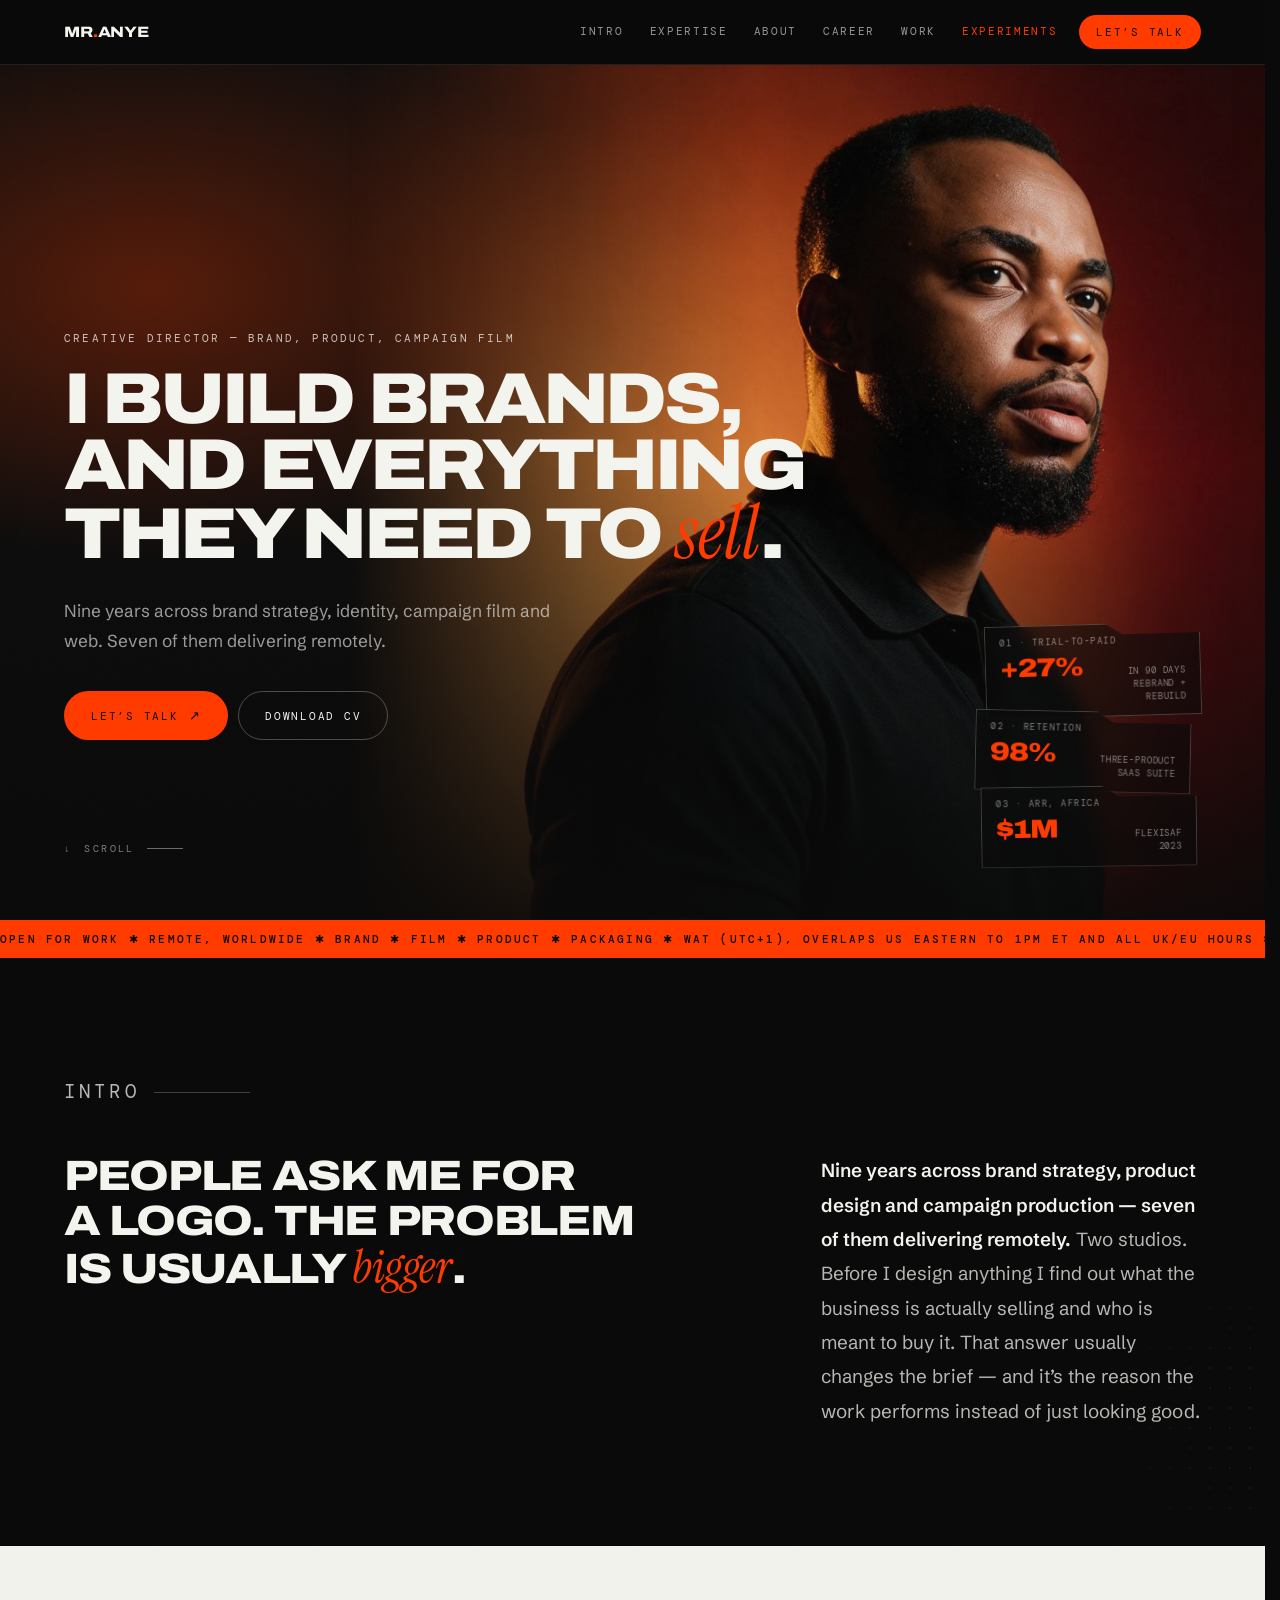
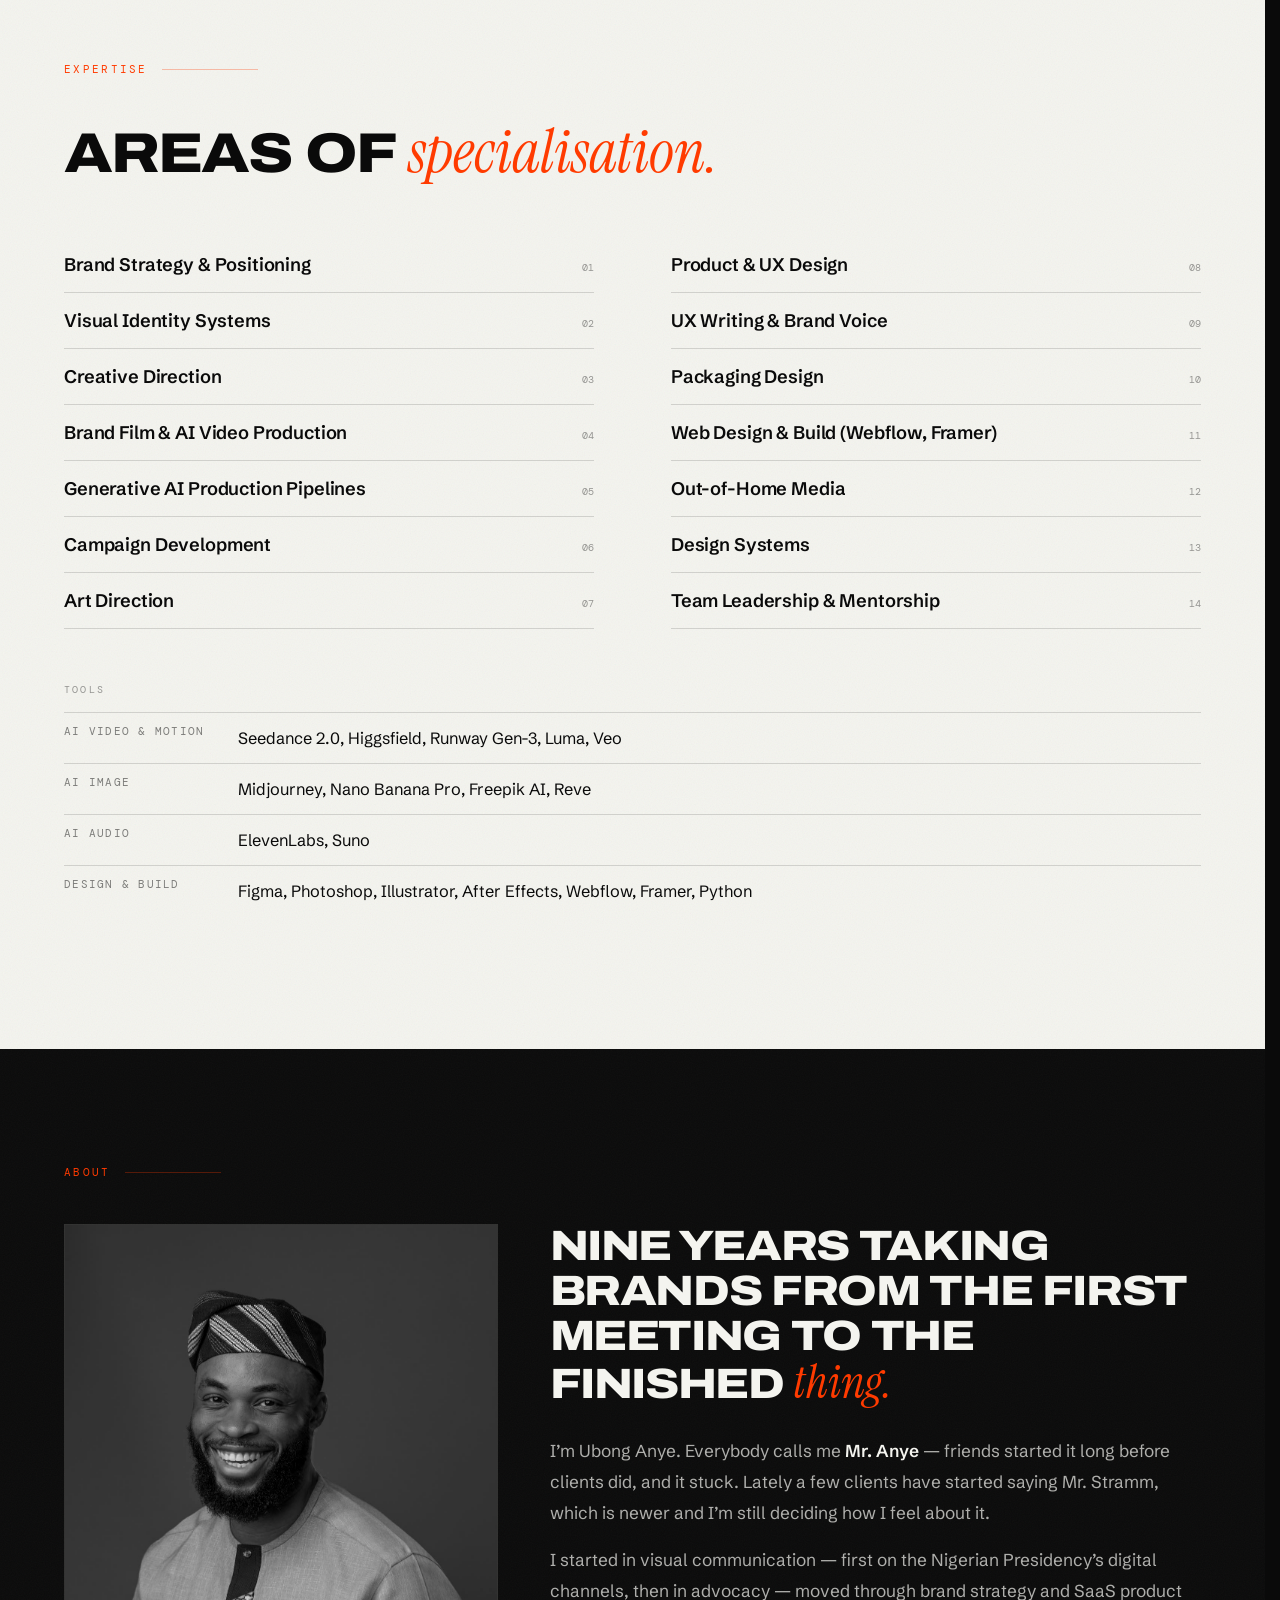
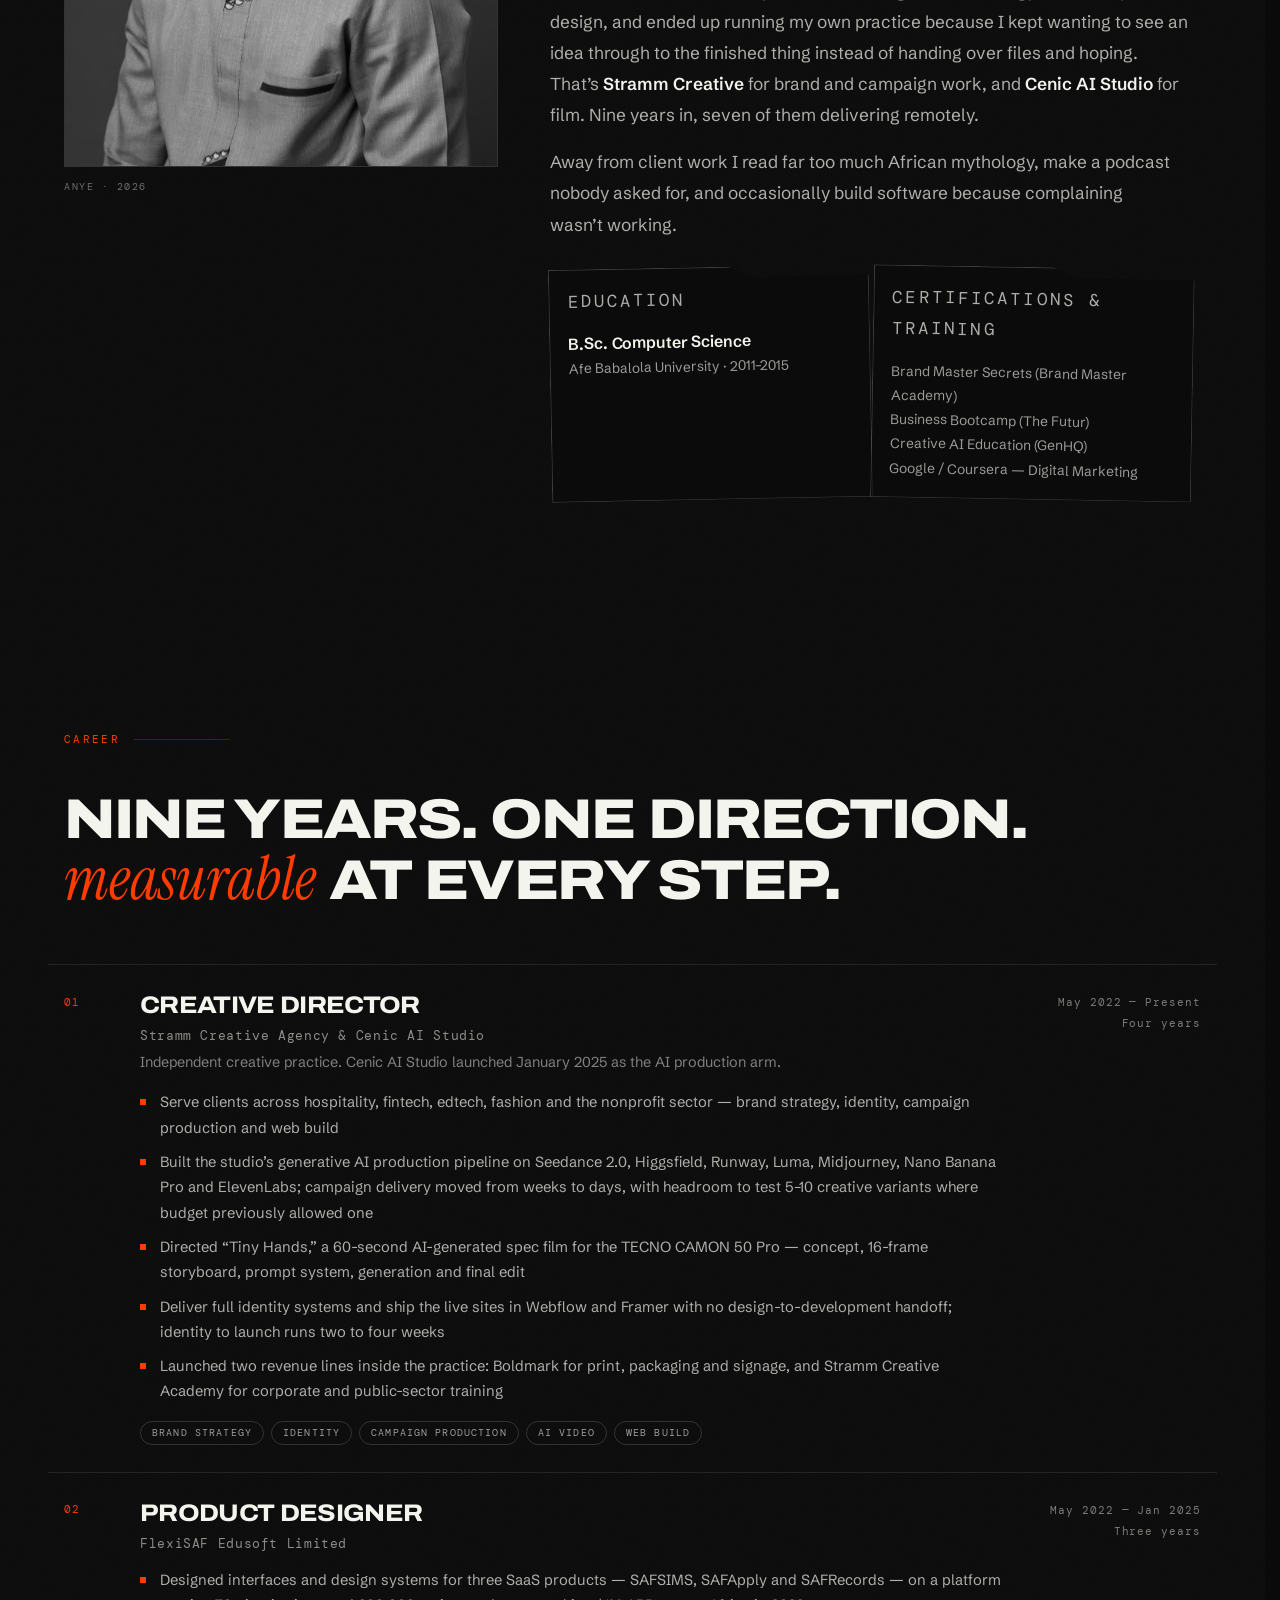
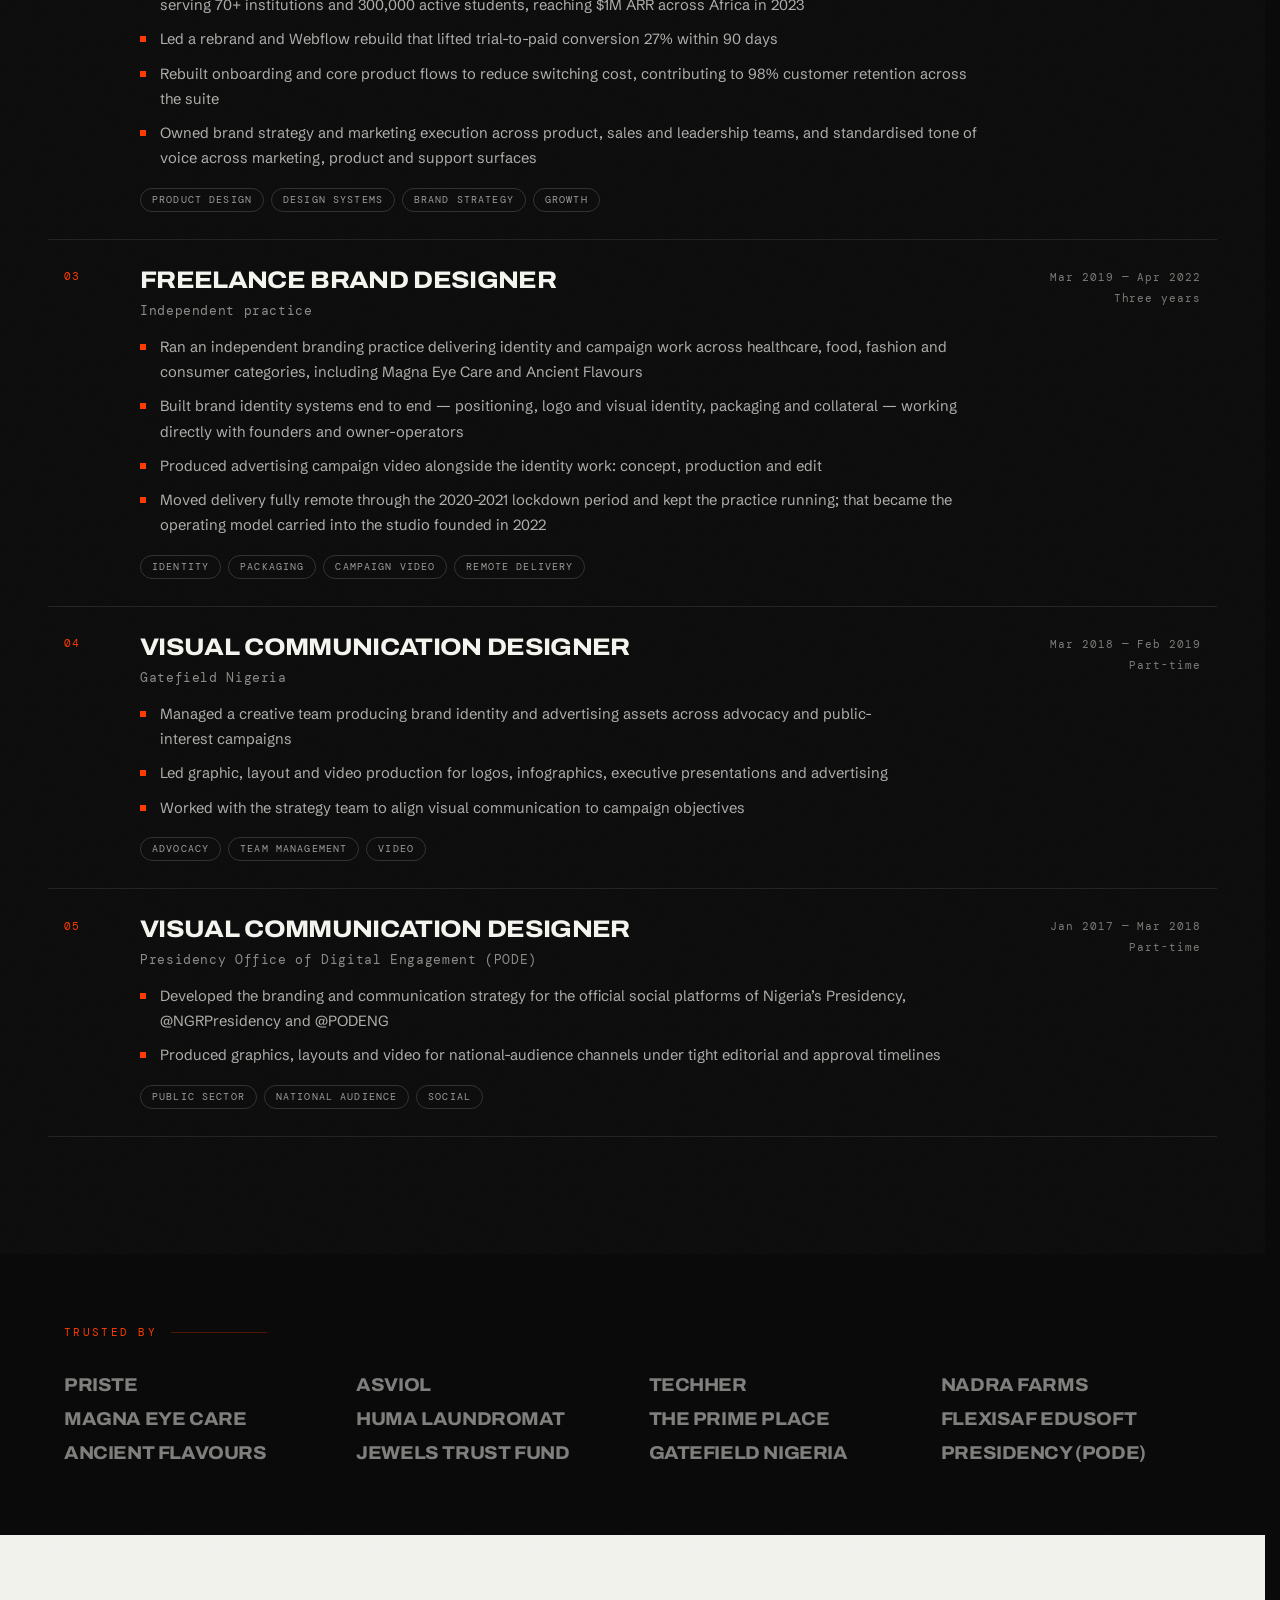
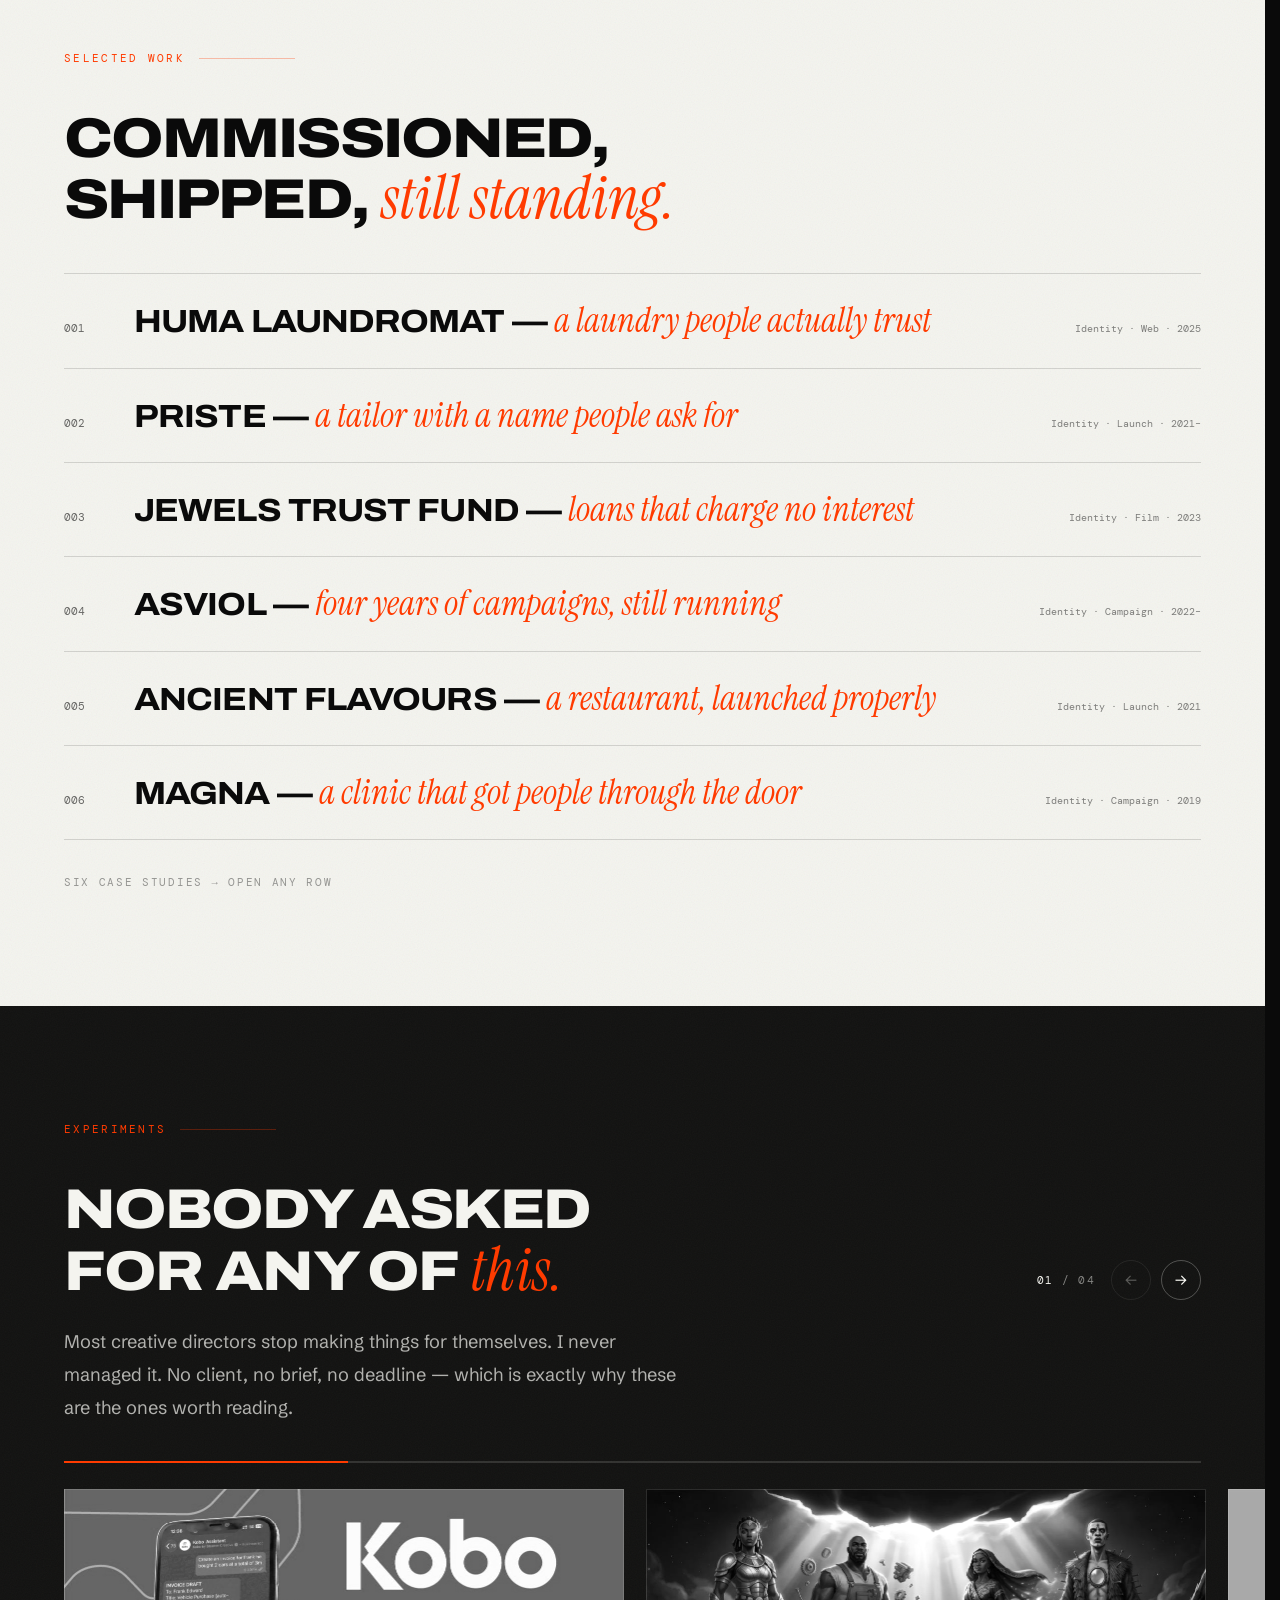
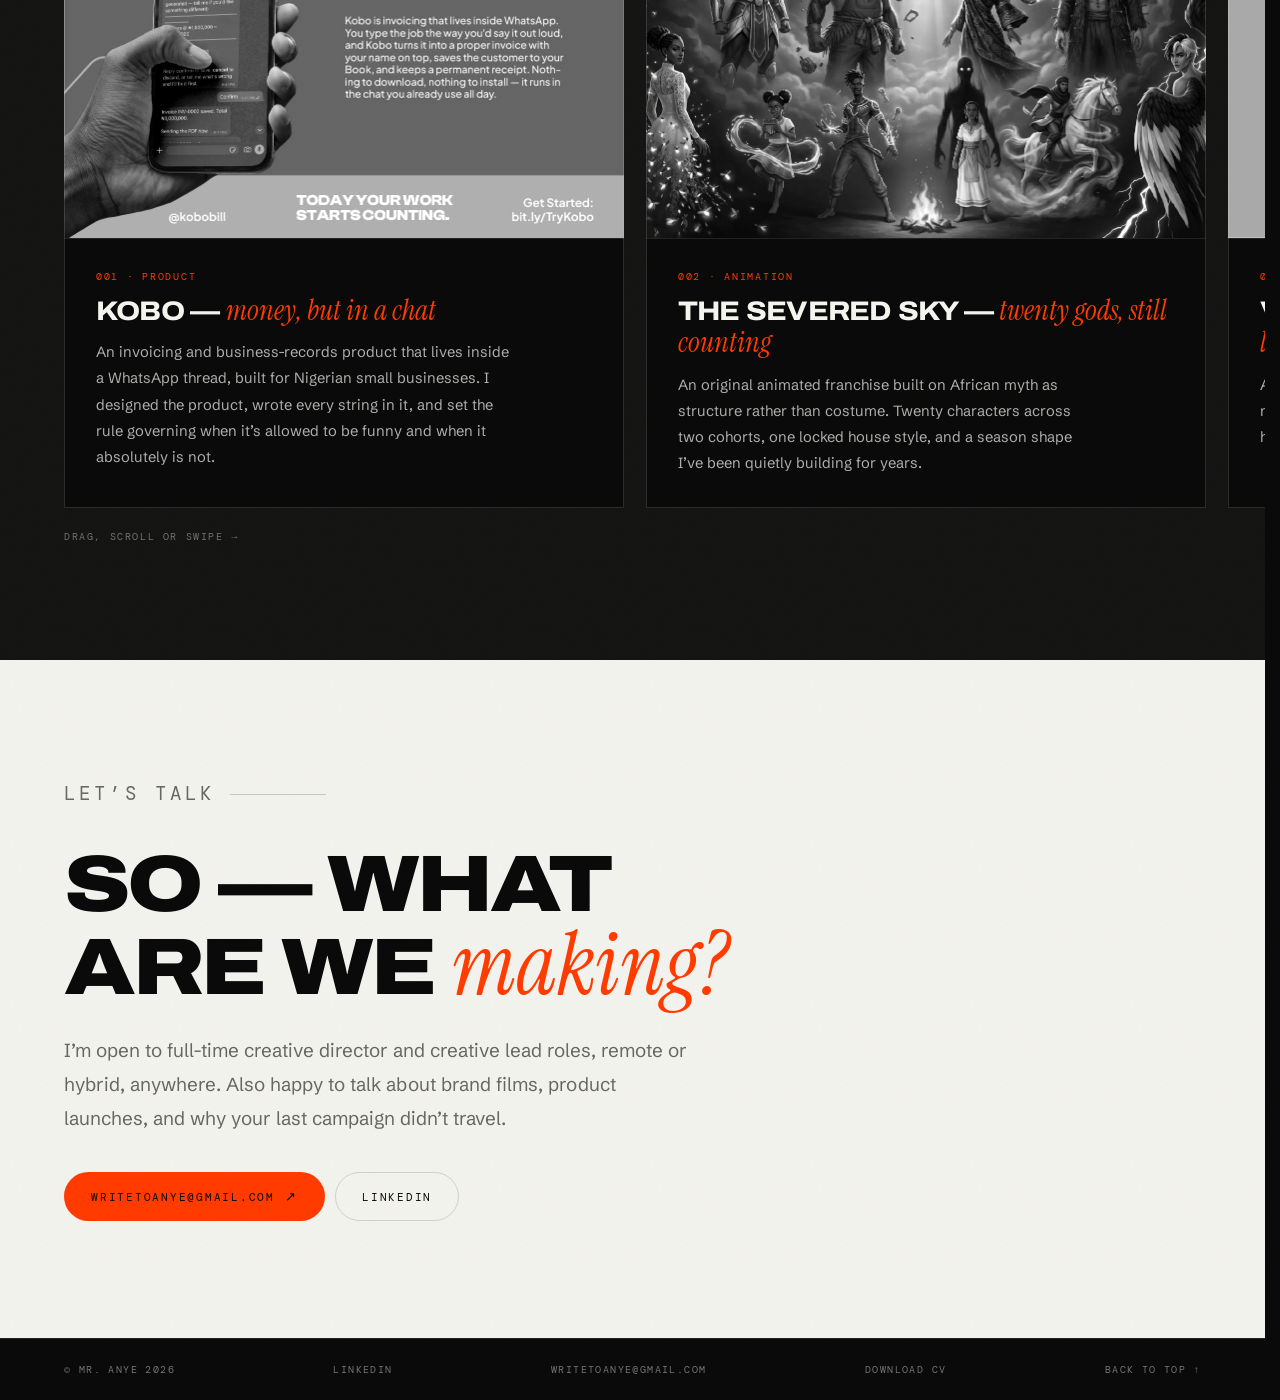
==== index.html @ 03a9a8d0 "Mr. Anye portfolio — static two-page site Implementation of the Claude Design project cc9333cd as a " ====
<!DOCTYPE html>
<html lang="en">
<head>
<meta charset="utf-8">
<meta name="viewport" content="width=device-width, initial-scale=1, viewport-fit=cover">
<title>Mr. Anye — Creative Director, Brand · Product · Campaign Film</title>
<meta name="description" content="Ubong Anye (Mr. Anye) — creative director working across brand strategy, identity, campaign film, product design and web. Nine years, seven of them remote.">
<meta name="theme-color" content="#0A0A0A">
<link rel="canonical" href="https://mranye.com/">

<meta property="og:type" content="website">
<meta property="og:title" content="Mr. Anye — Creative Director">
<meta property="og:description" content="I build brands, and everything they need to sell. Nine years across brand strategy, identity, campaign film and web.">
<meta property="og:image" content="img/opt/hero4.jpg">
<meta name="twitter:card" content="summary_large_image">

<link rel="preconnect" href="https://fonts.googleapis.com">
<link rel="preconnect" href="https://fonts.gstatic.com" crossorigin>
<link href="https://fonts.googleapis.com/css2?family=Archivo:wdth,wght@62..125,400..900&family=Schibsted+Grotesk:wght@400;500;600;700&family=DM+Mono:wght@300;400;500&family=Instrument+Serif:ital@0;1&display=swap" rel="stylesheet">
<link rel="stylesheet" href="css/site.css">
</head>
<body>

<a class="skip" href="#main">Skip to content</a>
<div class="prog" data-prog aria-hidden="true"></div>
<div class="dot" data-dot aria-hidden="true"></div>

<div class="peek" data-peek-box aria-hidden="true">
  <img data-peek-img="huma"             src="img/peek/huma.jpg" alt="">
  <img data-peek-img="priste"           src="img/peek/priste.jpg" alt="">
  <img data-peek-img="jewels"           src="img/peek/jewels.jpg" alt="">
  <img data-peek-img="asviol"           src="img/peek/asviol.jpg" alt="">
  <img data-peek-img="ancient-flavours" src="img/peek/ancient-flavours.jpg" alt="">
  <img data-peek-img="magna"            src="img/peek/magna.jpg" alt="">
</div>

<!-- ============================ HEADER ============================ -->
<header class="head">
  <div class="head__in">
    <a class="brand" href="#top">Mr<span>.</span> Anye</a>

    <nav class="nav" aria-label="Primary">
      <a class="nav__link" href="#intro"       data-nav="intro"><span class="swap"><span class="swap__track"><span>Intro</span><span>Intro</span></span></span></a>
      <a class="nav__link" href="#expertise"   data-nav="expertise"><span class="swap"><span class="swap__track"><span>Expertise</span><span>Expertise</span></span></span></a>
      <a class="nav__link" href="#about"       data-nav="about"><span class="swap"><span class="swap__track"><span>About</span><span>About</span></span></span></a>
      <a class="nav__link" href="#career"      data-nav="career"><span class="swap"><span class="swap__track"><span>Career</span><span>Career</span></span></span></a>
      <a class="nav__link" href="#work"        data-nav="work"><span class="swap"><span class="swap__track"><span>Work</span><span>Work</span></span></span></a>
      <a class="nav__link" href="#experiments" data-nav="experiments"><span class="swap"><span class="swap__track"><span>Experiments</span><span>Experiments</span></span></span></a>
      <a class="btn btn--fill" href="#contact" data-mag style="margin-left:8px;padding:9px 16px">Let&rsquo;s talk</a>
    </nav>

    <button class="burger" data-burger type="button" aria-expanded="false" aria-controls="drawer" aria-label="Open menu"><i></i></button>
  </div>
</header>

<nav class="drawer" id="drawer" data-drawer aria-label="Mobile">
  <a href="#intro">Intro</a>
  <a href="#expertise">Expertise</a>
  <a href="#about">About</a>
  <a href="#career">Career</a>
  <a href="#work">Work</a>
  <a href="#experiments">Experiments</a>
  <a class="btn btn--fill" href="#contact">Let&rsquo;s talk <span class="arrow">&#8599;</span></a>
</nav>

<main id="main">

<!-- ============================ HERO ============================ -->
<section class="hero" id="top">
  <img class="hero__img" src="img/opt/hero4.jpg" alt="Portrait of Ubong Anye" fetchpriority="high" decoding="async" width="1920" height="1080">
  <div class="hero__glow" aria-hidden="true"></div>
  <div class="grain grain--dark" aria-hidden="true"></div>
  <div class="hero__scrim" aria-hidden="true"></div>

  <div class="hero__in">
    <div class="hero__copy">
      <p class="hero__kicker" data-rv>Creative director &mdash; brand, product, campaign film</p>
      <h1 data-rv data-d="1">I build brands,<br>and everything<br>they need to <em>sell</em>.</h1>
      <p class="hero__sub" data-rv data-d="2">Nine years across brand strategy, identity, campaign film and web. Seven of them delivering remotely.</p>
      <div class="cta-row hero__cta" data-rv data-d="3">
        <a class="btn btn--fill" href="mailto:writetoanye@gmail.com" data-mag>Let&rsquo;s talk <span class="arrow">&#8599;</span></a>
        <a class="btn btn--ghost" href="Ubong-Anye-CV-2026.pdf" download="Ubong-Anye-CV-2026.pdf" data-mag>Download CV</a>
      </div>
    </div>

    <div class="hero__foot">
      <a class="cue" href="#intro">
        <span class="cue__arrow" aria-hidden="true">&#8595;</span>Scroll
        <span class="cue__line" aria-hidden="true"></span>
      </a>

      <div class="stats" data-rv data-d="3">
        <div class="stat">
          <span class="stat__tag">01 &middot; Trial-to-paid</span>
          <div class="stat__row">
            <b class="stat__num">+27%</b>
            <span class="stat__note">In 90 days<br>rebrand + rebuild</span>
          </div>
        </div>
        <div class="stat">
          <span class="stat__tag">02 &middot; Retention</span>
          <div class="stat__row">
            <b class="stat__num">98%</b>
            <span class="stat__note">Three-product<br>SaaS suite</span>
          </div>
        </div>
        <div class="stat">
          <span class="stat__tag">03 &middot; ARR, Africa</span>
          <div class="stat__row">
            <b class="stat__num">$1M</b>
            <span class="stat__note">FlexiSAF<br>2023</span>
          </div>
        </div>
      </div>
    </div>
  </div>
</section>

<!-- ============================ MARQUEE ============================ -->
<div class="mq" aria-hidden="true">
  <div class="mq__track" data-mq>
    <span>Open for work &#10033; Remote, worldwide &#10033; Brand &#10033; Film &#10033; Product &#10033; Packaging &#10033; WAT (UTC+1), overlaps US Eastern to 1pm ET and all UK/EU hours &#10033;&nbsp;</span>
  </div>
</div>

<!-- ============================ INTRO ============================ -->
<section class="section intro" id="intro">
  <div class="dots" aria-hidden="true"></div>
  <div class="shell">
    <p class="eyebrow" data-rv>Intro</p>
    <div class="two">
      <h2 data-rv>People ask me for<br>a logo. The problem<br>is usually <em>bigger</em>.</h2>
      <p data-rv data-d="1"><b>Nine years across brand strategy, product design and campaign production &mdash; seven of them delivering remotely.</b> Two studios. Before I design anything I find out what the business is actually selling and who is meant to buy it. That answer usually changes the brief &mdash; and it&rsquo;s the reason the work performs instead of just looking good.</p>
    </div>
  </div>
</section>

<!-- ============================ EXPERTISE ============================ -->
<section class="section section--light" id="expertise">
  <div class="grain grain--light" aria-hidden="true"></div>
  <div class="shell">
    <p class="eyebrow" data-rv>Expertise</p>
    <h2 class="h2" data-rv>Areas of <em>specialisation.</em></h2>

    <div class="skills" data-rv>
      <div>
        <div class="skill"><b>Brand Strategy &amp; Positioning</b><span>01</span></div>
        <div class="skill"><b>Visual Identity Systems</b><span>02</span></div>
        <div class="skill"><b>Creative Direction</b><span>03</span></div>
        <div class="skill"><b>Brand Film &amp; AI Video Production</b><span>04</span></div>
        <div class="skill"><b>Generative AI Production Pipelines</b><span>05</span></div>
        <div class="skill"><b>Campaign Development</b><span>06</span></div>
        <div class="skill"><b>Art Direction</b><span>07</span></div>
      </div>
      <div>
        <div class="skill"><b>Product &amp; UX Design</b><span>08</span></div>
        <div class="skill"><b>UX Writing &amp; Brand Voice</b><span>09</span></div>
        <div class="skill"><b>Packaging Design</b><span>10</span></div>
        <div class="skill"><b>Web Design &amp; Build (Webflow, Framer)</b><span>11</span></div>
        <div class="skill"><b>Out-of-Home Media</b><span>12</span></div>
        <div class="skill"><b>Design Systems</b><span>13</span></div>
        <div class="skill"><b>Team Leadership &amp; Mentorship</b><span>14</span></div>
      </div>
    </div>

    <div class="tools" data-rv>
      <p class="tools__h">Tools</p>
      <dl>
        <div class="tool"><dt>AI video &amp; motion</dt><dd>Seedance 2.0, Higgsfield, Runway Gen-3, Luma, Veo</dd></div>
        <div class="tool"><dt>AI image</dt><dd>Midjourney, Nano Banana Pro, Freepik AI, Reve</dd></div>
        <div class="tool"><dt>AI audio</dt><dd>ElevenLabs, Suno</dd></div>
        <div class="tool"><dt>Design &amp; build</dt><dd>Figma, Photoshop, Illustrator, After Effects, Webflow, Framer, Python</dd></div>
      </dl>
    </div>
  </div>
</section>

<!-- ============================ ABOUT ============================ -->
<section class="section" id="about">
  <div class="grain grain--dark" aria-hidden="true"></div>
  <div class="shell">
    <p class="eyebrow" data-rv>About</p>
    <div class="about">
      <figure data-rv style="margin:0">
        <div class="portrait">
          <img src="portrait.jpg" alt="Mr. Anye" loading="lazy" decoding="async" width="1440" height="1440">
        </div>
        <figcaption class="portrait__cap"><span>Anye &middot; 2026</span></figcaption>
      </figure>

      <div>
        <h2 data-rv>Nine years taking brands from the first meeting to the finished <em>thing.</em></h2>
        <p data-rv>I&rsquo;m Ubong Anye. Everybody calls me <b>Mr. Anye</b> &mdash; friends started it long before clients did, and it stuck. Lately a few clients have started saying Mr. Stramm, which is newer and I&rsquo;m still deciding how I feel about it.</p>
        <p data-rv>I started in visual communication &mdash; first on the Nigerian Presidency&rsquo;s digital channels, then in advocacy &mdash; moved through brand strategy and SaaS product design, and ended up running my own practice because I kept wanting to see an idea through to the finished thing instead of handing over files and hoping. That&rsquo;s <b>Stramm Creative</b> for brand and campaign work, and <b>Cenic AI Studio</b> for film. Nine years in, seven of them delivering remotely.</p>
        <p data-rv>Away from client work I read far too much African mythology, make a podcast nobody asked for, and occasionally build software because complaining wasn&rsquo;t working.</p>

        <div class="edu" data-rv>
          <div class="card">
            <p class="card__h">Education</p>
            <b>B.Sc. Computer Science</b>
            <span>Afe Babalola University &middot; 2011&ndash;2015</span>
          </div>
          <div class="card">
            <p class="card__h">Certifications &amp; training</p>
            <span>Brand Master Secrets (Brand Master Academy)<br>Business Bootcamp (The Futur)<br>Creative AI Education (GenHQ)<br>Google / Coursera &mdash; Digital Marketing</span>
          </div>
        </div>
      </div>
    </div>
  </div>
</section>

<!-- ============================ CAREER ============================ -->
<section class="section" id="career">
  <div class="grain grain--dark" aria-hidden="true"></div>
  <div class="shell">
    <p class="eyebrow" data-rv>Career</p>
    <h2 class="h2" data-rv style="max-width:24ch">Nine years. One direction.<br><em>Measurable</em> at every step.</h2>

    <article class="job" data-rv>
      <div class="job__n">01</div>
      <div class="job__body">
        <h3>Creative Director</h3>
        <p class="job__org">Stramm Creative Agency &amp; Cenic AI Studio</p>
        <p class="job__note">Independent creative practice. Cenic AI Studio launched January 2025 as the AI production arm.</p>
        <ul>
          <li>Serve clients across hospitality, fintech, edtech, fashion and the nonprofit sector &mdash; brand strategy, identity, campaign production and web build</li>
          <li>Built the studio&rsquo;s generative AI production pipeline on Seedance 2.0, Higgsfield, Runway, Luma, Midjourney, Nano Banana Pro and ElevenLabs; campaign delivery moved from weeks to days, with headroom to test 5&ndash;10 creative variants where budget previously allowed one</li>
          <li>Directed &ldquo;Tiny Hands,&rdquo; a 60-second AI-generated spec film for the TECNO CAMON 50 Pro &mdash; concept, 16-frame storyboard, prompt system, generation and final edit</li>
          <li>Deliver full identity systems and ship the live sites in Webflow and Framer with no design-to-development handoff; identity to launch runs two to four weeks</li>
          <li>Launched two revenue lines inside the practice: Boldmark for print, packaging and signage, and Stramm Creative Academy for corporate and public-sector training</li>
        </ul>
        <div class="tags"><span>Brand Strategy</span><span>Identity</span><span>Campaign Production</span><span>AI Video</span><span>Web Build</span></div>
      </div>
      <p class="job__date">May 2022 &mdash; Present<br>Four years</p>
    </article>

    <article class="job" data-rv>
      <div class="job__n">02</div>
      <div class="job__body">
        <h3>Product Designer</h3>
        <p class="job__org">FlexiSAF Edusoft Limited</p>
        <ul>
          <li>Designed interfaces and design systems for three SaaS products &mdash; SAFSIMS, SAFApply and SAFRecords &mdash; on a platform serving 70+ institutions and 300,000 active students, reaching $1M ARR across Africa in 2023</li>
          <li>Led a rebrand and Webflow rebuild that lifted trial-to-paid conversion 27% within 90 days</li>
          <li>Rebuilt onboarding and core product flows to reduce switching cost, contributing to 98% customer retention across the suite</li>
          <li>Owned brand strategy and marketing execution across product, sales and leadership teams, and standardised tone of voice across marketing, product and support surfaces</li>
        </ul>
        <div class="tags"><span>Product Design</span><span>Design Systems</span><span>Brand Strategy</span><span>Growth</span></div>
      </div>
      <p class="job__date">May 2022 &mdash; Jan 2025<br>Three years</p>
    </article>

    <article class="job" data-rv>
      <div class="job__n">03</div>
      <div class="job__body">
        <h3>Freelance Brand Designer</h3>
        <p class="job__org">Independent practice</p>
        <ul>
          <li>Ran an independent branding practice delivering identity and campaign work across healthcare, food, fashion and consumer categories, including Magna Eye Care and Ancient Flavours</li>
          <li>Built brand identity systems end to end &mdash; positioning, logo and visual identity, packaging and collateral &mdash; working directly with founders and owner-operators</li>
          <li>Produced advertising campaign video alongside the identity work: concept, production and edit</li>
          <li>Moved delivery fully remote through the 2020&ndash;2021 lockdown period and kept the practice running; that became the operating model carried into the studio founded in 2022</li>
        </ul>
        <div class="tags"><span>Identity</span><span>Packaging</span><span>Campaign Video</span><span>Remote Delivery</span></div>
      </div>
      <p class="job__date">Mar 2019 &mdash; Apr 2022<br>Three years</p>
    </article>

    <article class="job" data-rv>
      <div class="job__n">04</div>
      <div class="job__body">
        <h3>Visual Communication Designer</h3>
        <p class="job__org">Gatefield Nigeria</p>
        <ul>
          <li>Managed a creative team producing brand identity and advertising assets across advocacy and public-interest campaigns</li>
          <li>Led graphic, layout and video production for logos, infographics, executive presentations and advertising</li>
          <li>Worked with the strategy team to align visual communication to campaign objectives</li>
        </ul>
        <div class="tags"><span>Advocacy</span><span>Team Management</span><span>Video</span></div>
      </div>
      <p class="job__date">Mar 2018 &mdash; Feb 2019<br>Part-time</p>
    </article>

    <article class="job" data-rv>
      <div class="job__n">05</div>
      <div class="job__body">
        <h3>Visual Communication Designer</h3>
        <p class="job__org">Presidency Office of Digital Engagement (PODE)</p>
        <ul>
          <li>Developed the branding and communication strategy for the official social platforms of Nigeria&rsquo;s Presidency, @NGRPresidency and @PODENG</li>
          <li>Produced graphics, layouts and video for national-audience channels under tight editorial and approval timelines</li>
        </ul>
        <div class="tags"><span>Public Sector</span><span>National Audience</span><span>Social</span></div>
      </div>
      <p class="job__date">Jan 2017 &mdash; Mar 2018<br>Part-time</p>
    </article>
  </div>
</section>

<!-- ============================ CLIENTS ============================ -->
<section class="section" aria-label="Clients">
  <div class="shell" style="padding-block:clamp(48px,8vh,88px)">
    <p class="eyebrow" data-rv style="margin-bottom:clamp(24px,4vh,44px)">Trusted by</p>
    <div class="roster" data-rv>
      <span>Priste</span><span>ASVIOL</span><span>TechHer</span><span>Nadra Farms</span>
      <span>Magna Eye Care</span><span>Huma Laundromat</span><span>The Prime Place</span><span>FlexiSAF Edusoft</span>
      <span>Ancient Flavours</span><span>Jewels Trust Fund</span><span>Gatefield Nigeria</span><span>Presidency (PODE)</span>
    </div>
  </div>
</section>

<!-- ============================ SELECTED WORK ============================ -->
<section class="section section--light" id="work">
  <div class="grain grain--light" aria-hidden="true"></div>
  <div class="shell">
    <p class="eyebrow" data-rv>Selected work</p>
    <h2 class="h2" data-rv style="max-width:18ch;margin-bottom:clamp(28px,5vh,56px)">Commissioned, shipped, <em>still standing.</em></h2>

    <a class="work-row" data-rv data-peek="huma" href="case-studies.html#huma">
      <span class="work-row__n">001</span>
      <span class="work-row__t">Huma Laundromat &mdash; <em>a laundry people actually trust</em></span>
      <span class="work-row__m">Identity &middot; Web &middot; 2025</span>
    </a>
    <a class="work-row" data-rv data-peek="priste" href="case-studies.html#priste">
      <span class="work-row__n">002</span>
      <span class="work-row__t">Priste &mdash; <em>a tailor with a name people ask for</em></span>
      <span class="work-row__m">Identity &middot; Launch &middot; 2021&ndash;</span>
    </a>
    <a class="work-row" data-rv data-peek="jewels" href="case-studies.html#jewels">
      <span class="work-row__n">003</span>
      <span class="work-row__t">Jewels Trust Fund &mdash; <em>loans that charge no interest</em></span>
      <span class="work-row__m">Identity &middot; Film &middot; 2023</span>
    </a>
    <a class="work-row" data-rv data-peek="asviol" href="case-studies.html#asviol">
      <span class="work-row__n">004</span>
      <span class="work-row__t">ASVIOL &mdash; <em>four years of campaigns, still running</em></span>
      <span class="work-row__m">Identity &middot; Campaign &middot; 2022&ndash;</span>
    </a>
    <a class="work-row" data-rv data-peek="ancient-flavours" href="case-studies.html#ancient-flavours">
      <span class="work-row__n">005</span>
      <span class="work-row__t">Ancient Flavours &mdash; <em>a restaurant, launched properly</em></span>
      <span class="work-row__m">Identity &middot; Launch &middot; 2021</span>
    </a>
    <a class="work-row" data-rv data-peek="magna" href="case-studies.html#magna">
      <span class="work-row__n">006</span>
      <span class="work-row__t">Magna &mdash; <em>a clinic that got people through the door</em></span>
      <span class="work-row__m">Identity &middot; Campaign &middot; 2019</span>
    </a>

    <p class="work-note" data-rv>Six case studies &#8594; open any row</p>
  </div>
</section>

<!-- ============================ EXPERIMENTS ============================ -->
<section class="section exp" id="experiments">
  <div class="grain grain--dark" aria-hidden="true"></div>
  <div class="shell">
    <p class="eyebrow" data-rv>Experiments</p>

    <div class="exp__head">
      <h2 data-rv>Nobody asked<br>for any of <em>this.</em></h2>
      <div class="exp__nav">
        <p class="exp__count"><b data-hs-cur>01</b> / 04</p>
        <button class="rnd" type="button" data-hs-prev aria-label="Previous experiment" aria-controls="hs">&#8592;</button>
        <button class="rnd" type="button" data-hs-next aria-label="Next experiment" aria-controls="hs">&#8594;</button>
      </div>
    </div>

    <p class="exp__lede" data-rv>Most creative directors stop making things for themselves. I never managed it. No client, no brief, no deadline &mdash; which is exactly why these are the ones worth reading.</p>
    <div class="exp__rail" aria-hidden="true"><i data-hs-prog></i></div>

    <div class="hs" id="hs" data-hs tabindex="0" role="region" aria-label="Self-directed experiments, horizontally scrollable">
      <article class="expcard">
        <div class="expcard__ring" aria-hidden="true"></div>
        <div class="expcard__fig"><img src="img/opt/kobo.jpg" loading="lazy" decoding="async" width="1121" height="700" alt="Kobo — product design, UX writing and brand voice"></div>
        <div class="expcard__body">
          <span class="expcard__tag">001 &middot; Product</span>
          <h3>Kobo &mdash; <em>money, but in a chat</em></h3>
          <p>An invoicing and business-records product that lives inside a WhatsApp thread, built for Nigerian small businesses. I designed the product, wrote every string in it, and set the rule governing when it&rsquo;s allowed to be funny and when it absolutely is not.</p>
        </div>
      </article>

      <article class="expcard">
        <div class="expcard__ring" aria-hidden="true"></div>
        <div class="expcard__fig"><img src="img/opt/severed-sky.jpg" loading="lazy" decoding="async" width="1121" height="700" alt="The Severed Sky — character design and animation direction"></div>
        <div class="expcard__body">
          <span class="expcard__tag">002 &middot; Animation</span>
          <h3>The Severed Sky &mdash; <em>twenty gods, still counting</em></h3>
          <p>An original animated franchise built on African myth as structure rather than costume. Twenty characters across two cohorts, one locked house style, and a season shape I&rsquo;ve been quietly building for years.</p>
        </div>
      </article>

      <article class="expcard">
        <div class="expcard__ring" aria-hidden="true"></div>
        <div class="expcard__fig"><img src="img/opt/victor-of-calvary.jpg" loading="lazy" decoding="async" width="1121" height="700" alt="Victor of Calvary — apparel brand identity and merchandise"></div>
        <div class="expcard__body">
          <span class="expcard__tag">003 &middot; Apparel</span>
          <h3>Victor of Calvary &mdash; <em>quiet faith, loud fit</em></h3>
          <p>A covert Christian streetwear label. One symbol per face, nothing preachy on the garment, everything carried on the hang-tag. Drop 01 shipped as TETELESTAI.</p>
        </div>
      </article>

      <article class="expcard">
        <div class="expcard__ring" aria-hidden="true"></div>
        <div class="expcard__fig"><img src="img/opt/tiny-hands.jpg" loading="lazy" decoding="async" width="1121" height="700" alt="Tiny Hands — AI-generated brand film direction"></div>
        <div class="expcard__body">
          <span class="expcard__tag">004 &middot; Film</span>
          <h3>Tiny Hands &mdash; <em>a phone ad nobody commissioned</em></h3>
          <p>A 60-second AI-generated spec film for the TECNO CAMON 50 Pro. Concept, 16-frame storyboard, prompt system, generation and final edit &mdash; all of it mine, none of it briefed.</p>
        </div>
      </article>
    </div>

    <p class="hs__hint">Drag, scroll or swipe &#8594;</p>
  </div>
</section>

<!-- ============================ CONTACT ============================ -->
<section class="section section--light contact" id="contact">
  <div class="grain grain--light" aria-hidden="true"></div>
  <div class="shell">
    <p class="eyebrow" data-rv>Let&rsquo;s talk</p>
    <h2 data-rv>So &mdash; what<br>are we <em>making?</em></h2>
    <p data-rv>I&rsquo;m open to full-time creative director and creative lead roles, remote or hybrid, anywhere. Also happy to talk about brand films, product launches, and why your last campaign didn&rsquo;t travel.</p>
    <div class="cta-row" data-rv>
      <a class="btn btn--fill" href="mailto:writetoanye@gmail.com" data-mag>writetoanye@gmail.com <span class="arrow">&#8599;</span></a>
      <a class="btn btn--ghost" href="https://linkedin.com/in/mranye" rel="me noopener" target="_blank" data-mag>LinkedIn</a>
    </div>
  </div>
</section>

</main>

<!-- ============================ FOOTER ============================ -->
<footer class="foot">
  <div class="foot__in">
    <span>&copy; Mr. Anye 2026</span>
    <a href="https://linkedin.com/in/mranye" rel="me noopener" target="_blank">LinkedIn</a>
    <a href="mailto:writetoanye@gmail.com">writetoanye@gmail.com</a>
    <a href="Ubong-Anye-CV-2026.pdf" download="Ubong-Anye-CV-2026.pdf">Download CV</a>
    <a href="#top">Back to top &#8593;</a>
  </div>
</footer>

<script src="js/site.js" defer></script>
</body>
</html>
---- css/site.css ----
/* ==========================================================================
   Mr. Anye — portfolio
   Shared stylesheet for index.html and case-studies.html
   Design sources kept in design-source/
   Mobile-first. Breakpoints: 560 / 768 / 1024 / 1280
   ========================================================================== */

/* ---------- tokens ---------- */
:root{
  --ink:#0A0A0A;
  --paper:#F4F4EF;
  --flame:#FF3B00;
  --exp:#111110;

  --shell:1280px;
  --gutter:clamp(20px,5vw,64px);
  --sec-y:clamp(72px,13vh,168px);
  --head-min:60px;   /* static: reserves header height (never written by JS) */
  --head-h:60px;     /* measured: set by JS from the real header box, output only */

  --ease:cubic-bezier(.2,.8,.2,1);

  /* on-dark ink levels */
  --d-90:rgba(244,244,239,.9);
  --d-74:rgba(244,244,239,.74);
  --d-70:rgba(244,244,239,.7);
  --d-62:rgba(244,244,239,.62);
  --d-50:rgba(244,244,239,.5);
  --d-45:rgba(244,244,239,.45);
  --d-42:rgba(244,244,239,.42);
  --d-28:rgba(244,244,239,.28);
  --d-22:rgba(244,244,239,.22);
  --d-16:rgba(244,244,239,.16);
  --d-14:rgba(244,244,239,.14);
  --d-10:rgba(244,244,239,.1);

  /* on-light ink levels */
  --l-60:rgba(10,10,10,.6);
  --l-50:rgba(10,10,10,.5);
  --l-40:rgba(10,10,10,.4);
  --l-14:rgba(10,10,10,.14);
}

/* ---------- reset ---------- */
*,*::before,*::after{box-sizing:border-box}
html{scroll-behavior:smooth;scroll-padding-top:calc(var(--head-h) + 12px);-webkit-text-size-adjust:100%}
body{
  margin:0;background:var(--ink);color:var(--paper);
  font-family:'Schibsted Grotesk',system-ui,-apple-system,sans-serif;
  -webkit-font-smoothing:antialiased;text-rendering:optimizeLegibility;
  overflow-x:hidden;
}
/* `hidden` makes body a scroll container (overflow-y computes to auto), which can
   break the sticky header. `clip` contains the same overflow without doing that. */
@supports (overflow-x:clip){body{overflow-x:clip}}
img{max-width:100%;display:block}
a{color:inherit;text-decoration:none}
button{font:inherit;color:inherit}
h1,h2,h3,h4,p,ul,figure{margin:0}
ul{padding:0;list-style:none}
::selection{background:var(--flame);color:var(--ink)}
:focus-visible{outline:2px solid var(--flame);outline-offset:4px;border-radius:2px}

.skip{
  position:absolute;left:var(--gutter);top:-100px;z-index:900;
  background:var(--flame);color:var(--ink);padding:12px 18px;border-radius:99px;
  font-family:'DM Mono',monospace;font-size:11px;letter-spacing:.16em;text-transform:uppercase;
  transition:top .2s var(--ease);
}
.skip:focus{top:12px}
.vh{position:absolute!important;width:1px;height:1px;margin:-1px;padding:0;overflow:hidden;clip:rect(0 0 0 0);white-space:nowrap;border:0}

/* ---------- type primitives ---------- */
.display{
  font-family:Archivo,'Arial Narrow',sans-serif;
  font-weight:400;font-variation-settings:'wdth' 116,'wght' 820;
  text-transform:uppercase;letter-spacing:-.034em;line-height:1.02;
}
.mono{font-family:'DM Mono','SFMono-Regular',ui-monospace,monospace}
em,.em{
  font-family:'Instrument Serif',Georgia,serif;font-style:italic;
  font-variation-settings:normal;text-transform:lowercase;color:var(--flame);
  font-size:1.08em;font-weight:400;letter-spacing:0;
}

/* section shell */
.shell{width:100%;max-width:var(--shell);margin-inline:auto;padding:var(--sec-y) var(--gutter);position:relative;z-index:1}
.section{position:relative;overflow:hidden}
.section--light{background:var(--paper);color:var(--ink)}

/* grain + dot decorations */
.grain{
  position:absolute;inset:-30%;pointer-events:none;z-index:0;
  background-image:url("data:image/svg+xml,%3Csvg xmlns='http://www.w3.org/2000/svg' width='160' height='160'%3E%3Cfilter id='n'%3E%3CfeTurbulence type='fractalNoise' baseFrequency='.85' numOctaves='3'/%3E%3C/filter%3E%3Crect width='160' height='160' filter='url(%23n)' opacity='.5'/%3E%3C/svg%3E");
  animation:grainshift 8s steps(10) infinite;
}
.grain--light{opacity:.14;mix-blend-mode:multiply}
.grain--dark{opacity:.07;mix-blend-mode:screen}

/* eyebrow */
.eyebrow{
  display:flex;align-items:center;gap:14px;
  font-family:'DM Mono',monospace;font-size:10.5px;letter-spacing:.22em;
  text-transform:uppercase;color:var(--flame);
  margin-bottom:clamp(28px,5vh,60px);
}
.eyebrow::after{content:"";flex:1;max-width:96px;height:1px;background:currentColor;opacity:.3}

/* section heading */
.h2{
  font-family:Archivo,'Arial Narrow',sans-serif;font-weight:400;
  font-variation-settings:'wdth' 116,'wght' 820;text-transform:uppercase;
  font-size:clamp(1.75rem,4.4vw,3.5rem);line-height:1.02;letter-spacing:-.034em;
  margin:0 0 clamp(32px,6vh,76px);max-width:20ch;
}

/* ---------- reveal on scroll ---------- */
[data-rv]{opacity:0;transform:translateY(18px);transition:opacity .9s var(--ease),transform .9s var(--ease)}
[data-rv].is-in{opacity:1;transform:none}
[data-rv][data-d="1"]{transition-delay:.08s}
[data-rv][data-d="2"]{transition-delay:.16s}
[data-rv][data-d="3"]{transition-delay:.24s}
[data-rv][data-d="4"]{transition-delay:.32s}

/* ---------- buttons ---------- */
.btn{
  display:inline-flex;align-items:center;justify-content:center;gap:10px;
  font-family:'DM Mono',monospace;font-size:11px;letter-spacing:.16em;text-transform:uppercase;
  padding:15px 26px;border-radius:99px;border:1px solid transparent;
  transition:background .3s,color .3s,border-color .3s,transform .3s var(--ease);
  will-change:transform;
}
.btn--fill{background:var(--flame);color:var(--ink)}
.btn--fill:hover{background:var(--paper);color:var(--ink)}
.btn--ghost{border-color:var(--d-28);color:var(--paper)}
.btn--ghost:hover{border-color:var(--flame);color:var(--flame)}
.section--light .btn--ghost{border-color:var(--l-14);color:var(--ink)}
.section--light .btn--ghost:hover{border-color:var(--flame);color:var(--flame)}
.btn .arrow{font-size:13px;display:inline-block;transition:transform .34s var(--ease)}
.btn:hover .arrow{transform:translate(3px,-3px)}

/* ==========================================================================
   Header
   ========================================================================== */
.head{
  position:sticky;top:0;z-index:500;
  background:rgba(10,10,10,.78);backdrop-filter:blur(14px) saturate(1.2);
  -webkit-backdrop-filter:blur(14px) saturate(1.2);
  border-bottom:1px solid var(--d-10);
}
.head__in{
  width:100%;max-width:var(--shell);margin-inline:auto;
  padding:12px var(--gutter);display:flex;align-items:center;gap:16px;
  min-height:var(--head-min);
}
.brand{
  font-family:Archivo,'Arial Narrow',sans-serif;font-weight:400;
  font-variation-settings:'wdth' 118,'wght' 800;
  font-size:15px;letter-spacing:-.01em;text-transform:uppercase;line-height:1;
  margin-right:auto;white-space:nowrap;
  display:inline-flex;align-items:center;min-height:40px;/* tap target */
}
.brand span{color:var(--flame)}

.nav{display:none}
.nav__link{
  font-family:'DM Mono',monospace;font-size:10.5px;letter-spacing:.16em;
  text-transform:uppercase;padding:9px 12px;opacity:.6;
  transition:opacity .25s,color .25s;position:relative;
}
.nav__link:hover{opacity:1;color:var(--flame)}
.nav__link.is-active{opacity:1;color:var(--flame)}
/* word-swap effect */
.swap{display:block;overflow:hidden;height:1.1em}
.swap__track{display:block;transition:transform .32s var(--ease)}
.swap__track span{display:block;height:1.1em;line-height:1.1em}
.nav__link:hover .swap__track{transform:translateY(-50%)}

/* burger */
.burger{
  margin-left:auto;width:44px;height:44px;display:grid;place-items:center;
  background:none;border:1px solid var(--d-22);border-radius:50%;cursor:pointer;
  transition:border-color .25s,color .25s;
}
.burger:hover{border-color:var(--flame);color:var(--flame)}
.burger i{display:block;width:16px;height:1.5px;background:currentColor;position:relative;transition:background .2s}
.burger i::before,.burger i::after{
  content:"";position:absolute;left:0;width:16px;height:1.5px;background:currentColor;
  transition:transform .3s var(--ease);
}
.burger i::before{top:-5px}
.burger i::after{top:5px}
.burger[aria-expanded="true"] i{background:transparent}
.burger[aria-expanded="true"] i::before{transform:translateY(5px) rotate(45deg)}
.burger[aria-expanded="true"] i::after{transform:translateY(-5px) rotate(-45deg)}

/* mobile drawer */
.drawer{
  position:fixed;inset:var(--head-h) 0 0;z-index:480;
  background:rgba(10,10,10,.97);backdrop-filter:blur(20px);
  -webkit-backdrop-filter:blur(20px);
  display:flex;flex-direction:column;justify-content:center;gap:4px;
  padding:24px var(--gutter) 40px;
  transform:translateY(-8px);opacity:0;visibility:hidden;
  /* visibility flips instantly on open so the first link is focusable right
     away, and is held until the fade-out finishes on close */
  transition:opacity .3s var(--ease),transform .3s var(--ease),visibility 0s .3s;
  overflow-y:auto;overscroll-behavior:contain;
}
.drawer.is-open{
  opacity:1;transform:none;visibility:visible;
  transition:opacity .3s var(--ease),transform .3s var(--ease),visibility 0s 0s;
}
.drawer a{
  font-family:Archivo,'Arial Narrow',sans-serif;font-weight:400;
  font-variation-settings:'wdth' 112,'wght' 740;text-transform:uppercase;
  font-size:clamp(1.6rem,8vw,2.4rem);line-height:1.25;letter-spacing:-.028em;
  padding:6px 0;border-bottom:1px solid var(--d-10);
  transition:color .25s,padding-left .3s var(--ease);
}
.drawer a:last-of-type{border-bottom:0}
.drawer a:hover,.drawer a:focus-visible{color:var(--flame);padding-left:10px}
.drawer .btn{margin-top:22px;align-self:flex-start}
/* html is the scrolling element, so locking body alone does nothing */
html.is-locked,html.is-locked body{overflow:hidden}
/* reserve the scrollbar so locking does not shift the layout */
html{scrollbar-gutter:stable}

/* progress bar */
.prog{position:fixed;top:0;left:0;height:2px;width:0;background:var(--flame);z-index:600}

/* ==========================================================================
   Hero
   ========================================================================== */
.hero{position:relative;overflow:hidden;background:var(--ink)}
.hero__img{
  position:absolute;inset:0;width:100%;height:100%;object-fit:cover;
  /* mobile: hold the face high in the frame, above the copy */
  object-position:62% 16%;
}
.hero__glow{
  position:absolute;inset:0;
  background:radial-gradient(58% 52% at 12% 26%,rgba(255,59,0,.34),rgba(255,59,0,0) 62%);
}
.hero__scrim{
  position:absolute;inset:0;z-index:3;
  /* opaque under the copy, clearing fast so the portrait is not veiled */
  background:linear-gradient(to top,
    rgba(10,10,10,.96) 0%,
    rgba(10,10,10,.9) 34%,
    rgba(10,10,10,.5) 58%,
    rgba(10,10,10,.12) 82%,
    rgba(10,10,10,.06) 100%);
}
.hero__in{
  position:relative;z-index:4;width:100%;max-width:var(--shell);margin-inline:auto;
  padding:clamp(28px,4vh,44px) var(--gutter) clamp(36px,6vh,58px);
  min-height:max(560px,95vh);
  display:flex;flex-direction:column;
  /* mobile: copy sits at the bottom so the portrait reads above it */
  justify-content:flex-end;
  gap:clamp(24px,4vh,88px);
}
.hero__kicker{
  margin:0 0 clamp(14px,2.4vh,22px);
  font-family:'DM Mono',monospace;font-size:clamp(10px,1.1vw,11px);
  letter-spacing:.2em;text-transform:uppercase;color:rgba(244,244,239,.78);
}
.hero h1{
  font-family:Archivo,'Arial Narrow',sans-serif;font-weight:400;
  font-variation-settings:'wdth' 114,'wght' 860;text-transform:uppercase;
  font-size:clamp(2rem,8.4vw,4.5rem);line-height:.92;letter-spacing:-.046em;
}
.hero h1 em{font-size:1.04em}
.hero__sub{
  margin:clamp(18px,3.2vh,32px) 0 0;font-size:clamp(.98rem,1.35vw,1.2rem);
  line-height:1.7;max-width:46ch;color:var(--d-62);text-wrap:pretty;
}
.cta-row{display:flex;gap:10px;flex-wrap:wrap}
.hero__cta{margin-top:clamp(24px,4vh,44px)}
.hero__foot{display:flex;flex-direction:column;gap:clamp(22px,4vw,32px)}

.cue{
  display:inline-flex;align-items:center;gap:12px;
  font-family:'DM Mono',monospace;font-size:10px;letter-spacing:.24em;
  text-transform:uppercase;color:var(--d-50);transition:color .3s;align-self:flex-start;
  padding:11px 0;/* 13px of text is not a hit target */
}
.cue:hover{color:var(--flame)}
.cue__line{width:36px;height:1px;background:var(--d-42);transition:width .3s var(--ease),background .3s}
.cue:hover .cue__line{width:64px;background:var(--flame)}
.cue__arrow{display:inline-block;animation:bob 2.6s ease-in-out infinite}

/* stat cards — scroll rail on small, fanned stack on large */
.stats{
  display:flex;gap:10px;
  overflow-x:auto;scroll-snap-type:x mandatory;
  margin-inline:calc(var(--gutter) * -1);
  padding-inline:var(--gutter);
  scroll-padding-inline:var(--gutter);
  scrollbar-width:none;-webkit-overflow-scrolling:touch;
}
.stats::-webkit-scrollbar{display:none}
.stat{
  position:relative;flex:0 0 min(248px,72vw);scroll-snap-align:start;
  border:1px solid var(--d-22);background:rgba(10,10,10,.6);
  backdrop-filter:blur(10px);-webkit-backdrop-filter:blur(10px);
  padding:11px 14px;
  clip-path:polygon(0 0,56% 0,64% 11px,100% 11px,100% 100%,0 100%);
  transition:transform .42s var(--ease),border-color .3s;
}
.stat__tag{
  display:block;font-family:'DM Mono',monospace;font-size:8.5px;letter-spacing:.18em;
  text-transform:uppercase;color:var(--d-50);margin-bottom:6px;
}
.stat__row{display:flex;align-items:baseline;justify-content:space-between;gap:12px}
.stat__num{
  font-family:Archivo,'Arial Narrow',sans-serif;font-weight:400;
  font-variation-settings:'wdth' 118,'wght' 870;
  font-size:26px;line-height:1;letter-spacing:-.042em;color:var(--flame);
}
.stat__note{
  font-family:'DM Mono',monospace;font-size:8.5px;letter-spacing:.1em;
  text-transform:uppercase;color:var(--d-50);text-align:right;line-height:1.5;
}

/* ==========================================================================
   Marquee
   ========================================================================== */
.mq{background:var(--flame);color:var(--ink);padding:12px 0;overflow:hidden}
.mq__track{display:flex;white-space:nowrap;animation:run 30s linear infinite;will-change:transform}
.mq__track span{
  display:inline-flex;gap:clamp(20px,4vw,34px);padding-right:clamp(20px,4vw,34px);
  font-family:'DM Mono',monospace;font-size:clamp(10px,1.4vw,11px);font-weight:500;
  letter-spacing:.2em;text-transform:uppercase;align-items:center;
}

/* ==========================================================================
   Intro
   ========================================================================== */
.dots{
  position:absolute;inset:0;pointer-events:none;z-index:0;
  background-image:radial-gradient(circle,rgba(255,59,0,.85) 1px,transparent 1.6px);
  background-size:20px 20px;opacity:.42;
  -webkit-mask-image:radial-gradient(70% 62% at var(--dx,126%) var(--dy,78%),#000 4%,transparent 62%);
  mask-image:radial-gradient(70% 62% at var(--dx,126%) var(--dy,78%),#000 4%,transparent 62%);
  animation:dotdrift 26s ease-in-out infinite;
}
/* case-study sections place the dot field per section and hold it still */
.cs .dots{animation:none}
.two{display:grid;grid-template-columns:1fr;gap:clamp(24px,4vw,72px);align-items:start}
.intro h2{
  font-family:Archivo,'Arial Narrow',sans-serif;font-weight:400;
  font-variation-settings:'wdth' 116,'wght' 820;text-transform:uppercase;
  font-size:clamp(1.55rem,6.4vw,2.65rem);line-height:1.06;letter-spacing:-.032em;max-width:24ch;
}
.intro p{
  font-size:clamp(1rem,1.5vw,1.18rem);line-height:1.82;max-width:52ch;
  color:var(--d-74);text-wrap:pretty;
}
.intro p b{color:var(--paper);font-weight:600}

/* ==========================================================================
   Expertise
   ========================================================================== */
.skills{display:grid;grid-template-columns:1fr;gap:0 clamp(28px,5vw,72px)}
.skill{
  display:flex;justify-content:space-between;align-items:baseline;gap:16px;
  padding:16px 0;border-bottom:1px solid var(--l-14);
  transition:padding-left .35s var(--ease),color .3s;
}
.skill b{font-size:clamp(.98rem,1.5vw,1.14rem);font-weight:600;letter-spacing:-.008em}
.skill span{font-family:'DM Mono',monospace;font-size:10px;opacity:.4}
@media (hover:hover){.skill:hover{padding-left:12px;color:var(--flame)}}

.tools{margin-top:clamp(40px,6vh,72px)}
.tools__h{
  font-family:'DM Mono',monospace;font-size:10px;letter-spacing:.22em;
  text-transform:uppercase;color:var(--l-40);margin-bottom:16px;
}
.tool{
  display:grid;grid-template-columns:1fr;gap:2px 24px;
  padding:12px 0;border-top:1px solid var(--l-14);
}
.tool dt{font-family:'DM Mono',monospace;font-size:10.5px;letter-spacing:.12em;text-transform:uppercase;color:var(--l-50)}
.tool dd{margin:0;font-size:clamp(.92rem,1.45vw,1.02rem);line-height:1.6}

/* ==========================================================================
   About
   ========================================================================== */
.about{display:grid;grid-template-columns:1fr;gap:clamp(28px,4vw,64px);align-items:start}
.portrait{position:relative;overflow:hidden;aspect-ratio:4/5;border:1px solid var(--d-16)}
.portrait img{
  position:absolute;inset:0;width:100%;height:100%;object-fit:cover;object-position:50% 14%;
  filter:grayscale(1) contrast(1.06);
  transition:filter .6s var(--ease),transform .8s var(--ease);
}
@media (hover:hover){.portrait:hover img{filter:grayscale(0) contrast(1);transform:scale(1.03)}}
.portrait__cap{
  margin-top:14px;display:flex;justify-content:space-between;
  font-family:'DM Mono',monospace;font-size:9.5px;letter-spacing:.16em;
  text-transform:uppercase;color:var(--d-42);
}
.about h2{
  font-family:Archivo,'Arial Narrow',sans-serif;font-weight:400;
  font-variation-settings:'wdth' 116,'wght' 820;text-transform:uppercase;
  font-size:clamp(1.5rem,5.6vw,2.65rem);line-height:1.06;letter-spacing:-.032em;
  max-width:22ch;margin-bottom:clamp(20px,3vh,28px);
}
.about p{
  font-size:clamp(.98rem,1.45vw,1.08rem);line-height:1.8;color:var(--d-70);
  max-width:58ch;text-wrap:pretty;margin-bottom:16px;
}
.about p b{color:var(--paper);font-weight:600}
.edu{display:grid;grid-template-columns:1fr;gap:10px;margin-top:clamp(22px,3vh,32px)}
.card{
  position:relative;border:1px solid var(--d-22);background:rgba(10,10,10,.6);
  padding:16px 18px;
  clip-path:polygon(0 0,56% 0,64% 11px,100% 11px,100% 100%,0 100%);
  transition:transform .42s var(--ease),border-color .3s;
}
.card__h{
  font-family:'DM Mono',monospace;font-size:9px;letter-spacing:.18em;
  text-transform:uppercase;color:var(--d-50);margin-bottom:8px;
}
.card b{display:block;font-size:1rem;font-weight:600;letter-spacing:-.008em;margin-bottom:4px}
.card span{display:block;font-size:.86rem;line-height:1.75;color:var(--d-62)}

/* ==========================================================================
   Career
   ========================================================================== */
.job{
  display:grid;
  grid-template-columns:36px 1fr;
  grid-template-areas:"n body" ". date";
  gap:4px clamp(12px,2vw,20px);
  padding:clamp(22px,3vh,30px) clamp(10px,2vw,16px);
  margin-inline:clamp(-10px,-2vw,-16px);
  border-top:1px solid var(--d-10);
  transition:background .3s;
}
.job:last-of-type{border-bottom:1px solid var(--d-10)}
@media (hover:hover){.job:hover{background:rgba(255,59,0,.05)}}
.job__n{
  grid-area:n;font-family:'DM Mono',monospace;font-size:10.5px;
  letter-spacing:.08em;color:var(--flame);padding-top:.35em;
}
.job__body{grid-area:body;min-width:0}
.job__date{
  grid-area:date;font-family:'DM Mono',monospace;font-size:10.5px;
  letter-spacing:.09em;color:rgba(244,244,239,.48);line-height:2;margin-top:14px;
}
.job h3{
  font-family:Archivo,'Arial Narrow',sans-serif;font-weight:400;
  font-variation-settings:'wdth' 112,'wght' 760;text-transform:uppercase;
  font-size:clamp(1.1rem,2.1vw,1.5rem);line-height:1.16;letter-spacing:-.028em;
}
.job__org{
  margin:8px 0 0;font-family:'DM Mono',monospace;font-size:12.5px;
  letter-spacing:.05em;color:rgba(244,244,239,.55);
}
.job__note{margin:6px 0 0;font-size:.9rem;line-height:1.7;color:var(--d-50)}
.job ul{margin:16px 0 0;display:grid;gap:9px}
.job li{
  position:relative;padding-left:20px;font-size:clamp(.88rem,1.3vw,.92rem);
  line-height:1.72;color:var(--d-70);text-wrap:pretty;
}
.job li::before{content:"";position:absolute;left:0;top:.62em;width:6px;height:6px;background:var(--flame)}
.tags{display:flex;flex-wrap:wrap;gap:7px;margin-top:16px}
.tags span{
  font-family:'DM Mono',monospace;font-size:9.5px;letter-spacing:.12em;
  text-transform:uppercase;color:var(--d-62);
  border:1px solid var(--d-16);border-radius:99px;padding:5px 11px;
}

/* ==========================================================================
   Clients
   ========================================================================== */
.roster{display:grid;grid-template-columns:repeat(2,minmax(0,1fr));gap:14px clamp(16px,3vw,32px)}
.roster span{
  font-family:Archivo,'Arial Narrow',sans-serif;font-weight:400;
  font-variation-settings:'wdth' 106,'wght' 760;text-transform:uppercase;
  font-size:clamp(.88rem,1.45vw,1.2rem);letter-spacing:-.022em;
  color:var(--d-50);transition:color .3s;
}
@media (hover:hover){.roster span:hover{color:var(--paper)}}

/* ==========================================================================
   Selected work
   ========================================================================== */
.work-row{
  display:grid;
  grid-template-columns:auto 1fr;
  grid-template-areas:"n title" ". meta";
  gap:6px clamp(14px,3vw,36px);align-items:baseline;
  padding:clamp(20px,3vh,34px) 0;
  border-top:1px solid var(--l-14);color:var(--ink);
  transition:opacity .9s var(--ease),transform .9s var(--ease),background .3s,color .3s,padding .35s var(--ease);
}
.work-row:last-of-type{border-bottom:1px solid var(--l-14)}
.work-row__n{grid-area:n;font-family:'DM Mono',monospace;font-size:11px;opacity:.6;min-width:34px}
.work-row__t{
  grid-area:title;
  font-family:Archivo,'Arial Narrow',sans-serif;font-weight:400;
  font-variation-settings:'wdth' 112,'wght' 740;text-transform:uppercase;
  font-size:clamp(1.05rem,2.5vw,2rem);line-height:1.16;letter-spacing:-.028em;
  text-wrap:balance;
}
.work-row__t em{font-size:1.06em}
.work-row__m{grid-area:meta;font-family:'DM Mono',monospace;font-size:10px;opacity:.5;white-space:nowrap}
@media (hover:hover){
  .work-row:hover{background:var(--flame);padding-inline:20px;color:var(--ink)}
  .work-row:hover em{color:var(--ink)}
}
.work-note{
  margin-top:clamp(24px,4vh,40px);font-family:'DM Mono',monospace;font-size:10.5px;
  letter-spacing:.16em;text-transform:uppercase;color:var(--l-40);
}

/* peek preview — pointer devices only */
.peek{
  position:fixed;left:0;top:0;width:264px;height:176px;pointer-events:none;z-index:400;
  opacity:0;transform:translate(-50%,-50%) scale(.94);
  transition:opacity .3s var(--ease),transform .3s var(--ease);
  border:1px solid var(--d-22);background:var(--ink);display:none;
}
.peek img{position:absolute;inset:0;width:100%;height:100%;object-fit:cover;opacity:0;transition:opacity .2s}

/* custom pointer — pointer devices only */
.dot{
  position:fixed;left:0;top:0;width:34px;height:34px;border-radius:50%;
  border:1px solid rgba(255,59,0,.55);background:rgba(255,59,0,.1);
  pointer-events:none;z-index:700;opacity:0;display:none;
  transition:width .25s var(--ease),height .25s var(--ease),background .25s,opacity .25s;
}

/* ==========================================================================
   Experiments
   ========================================================================== */
.exp{background:var(--exp)}
.exp__head{
  display:flex;align-items:flex-end;justify-content:space-between;
  gap:20px;flex-wrap:wrap;margin-bottom:clamp(18px,3vh,26px);
}
.exp__head h2{
  margin:0;font-family:Archivo,'Arial Narrow',sans-serif;font-weight:400;
  font-variation-settings:'wdth' 116,'wght' 820;text-transform:uppercase;
  font-size:clamp(1.75rem,4.4vw,3.5rem);line-height:1.02;letter-spacing:-.034em;
}
.exp__nav{display:flex;align-items:center;gap:10px}
.exp__count{
  font-family:'DM Mono',monospace;font-size:11px;letter-spacing:.12em;
  color:var(--d-50);margin-right:6px;
}
.exp__count b{color:var(--paper);font-weight:400}
.rnd{
  width:40px;height:40px;border-radius:50%;border:1px solid var(--d-28);
  background:transparent;color:var(--paper);cursor:pointer;
  transition:border-color .25s,color .25s,opacity .25s;
}
.rnd:hover:not(:disabled){border-color:var(--flame);color:var(--flame)}
.rnd:disabled{opacity:.3;cursor:default}
.exp__lede{
  margin:0 0 clamp(24px,4vh,48px);font-size:clamp(1rem,1.5vw,1.14rem);
  line-height:1.8;max-width:56ch;color:var(--d-70);text-wrap:pretty;
}
.exp__rail{height:2px;background:var(--d-14);position:relative;margin-bottom:26px}
.exp__rail i{position:absolute;left:0;top:0;bottom:0;width:25%;background:var(--flame);transition:width .2s linear}

.hs{
  display:flex;gap:22px;overflow-x:auto;scroll-snap-type:x mandatory;
  margin-inline:calc(var(--gutter) * -1);padding-inline:var(--gutter);
  scroll-padding-inline:var(--gutter);
  padding-bottom:4px;scrollbar-width:none;-webkit-overflow-scrolling:touch;
}
.hs::-webkit-scrollbar{display:none}
.hs.is-dragging{scroll-snap-type:none;cursor:grabbing}
.expcard{
  position:relative;flex:0 0 min(560px,84vw);scroll-snap-align:start;
  display:flex;flex-direction:column;background:var(--ink);
}
.expcard__ring{position:absolute;inset:0;border:1px solid var(--d-14);pointer-events:none;z-index:5;transition:border-color .3s}
.expcard__fig{position:relative;overflow:hidden;aspect-ratio:16/10;border-bottom:1px solid var(--d-10)}
.expcard__fig img{
  position:absolute;inset:0;width:100%;height:100%;object-fit:cover;
  filter:grayscale(1) contrast(1.05);
  transition:filter .6s var(--ease),transform .8s var(--ease);
}
@media (hover:hover){
  .expcard:hover .expcard__ring{border-color:var(--flame)}
  .expcard:hover .expcard__fig img{filter:grayscale(0) contrast(1);transform:scale(1.03)}
}
.expcard__body{padding:clamp(20px,3vw,32px);display:flex;flex-direction:column;gap:12px;flex:1}
.expcard__tag{font-family:'DM Mono',monospace;font-size:9.5px;letter-spacing:.18em;text-transform:uppercase;color:var(--flame)}
.expcard h3{
  font-family:Archivo,'Arial Narrow',sans-serif;font-weight:400;
  font-variation-settings:'wdth' 112,'wght' 760;text-transform:uppercase;
  font-size:clamp(1.15rem,2.1vw,1.7rem);line-height:1.14;letter-spacing:-.028em;
}
.expcard h3 em{font-size:1.06em}
.expcard p{font-size:clamp(.88rem,1.3vw,.92rem);line-height:1.78;color:var(--d-70);max-width:46ch;text-wrap:pretty}
.hs__hint{
  margin-top:18px;font-family:'DM Mono',monospace;font-size:10px;
  letter-spacing:.16em;text-transform:uppercase;color:var(--d-42);
}

/* ==========================================================================
   Contact + footer
   ========================================================================== */
.contact h2{
  font-family:Archivo,'Arial Narrow',sans-serif;font-weight:400;
  font-variation-settings:'wdth' 118,'wght' 860;text-transform:uppercase;
  font-size:clamp(2rem,8vw,5rem);line-height:.96;letter-spacing:-.04em;margin:0 0 clamp(20px,3vh,30px);
}
.contact p{
  font-size:clamp(1rem,1.5vw,1.18rem);line-height:1.8;max-width:52ch;
  color:var(--l-60);text-wrap:pretty;margin-bottom:clamp(26px,4vh,40px);
}
.contact .btn--fill:hover{background:var(--ink);color:var(--paper)}

.foot{border-top:1px solid var(--d-10)}
.foot__in{
  width:100%;max-width:var(--shell);margin-inline:auto;padding:24px var(--gutter);
  display:flex;justify-content:space-between;gap:14px 18px;flex-wrap:wrap;
  font-family:'DM Mono',monospace;font-size:10px;letter-spacing:.14em;
  text-transform:uppercase;color:var(--d-45);
}
.foot__in a{transition:color .25s}
.foot__in a:hover{color:var(--flame)}

/* ==========================================================================
   Keyframes
   ========================================================================== */
@keyframes run{to{transform:translateX(-50%)}}
@keyframes bob{0%,100%{transform:translateY(0)}50%{transform:translateY(5px)}}
@keyframes dotdrift{
  0%{transform:translate(0,0) scale(1);opacity:.55}
  50%{transform:translate(-14px,10px) scale(1.04);opacity:.8}
  100%{transform:translate(0,0) scale(1);opacity:.55}
}
@keyframes grainshift{
  0%{transform:translate(0,0)}10%{transform:translate(-3%,-4%)}20%{transform:translate(-8%,2%)}
  30%{transform:translate(4%,-6%)}40%{transform:translate(-2%,6%)}50%{transform:translate(-8%,4%)}
  60%{transform:translate(5%,0)}70%{transform:translate(-4%,7%)}80%{transform:translate(6%,-3%)}
  90%{transform:translate(-6%,-5%)}100%{transform:translate(0,0)}
}

/* ==========================================================================
   CASE STUDIES PAGE
   Shares every token, the header, buttons and footer with the portfolio.
   ========================================================================== */

/* index hero */
.cs-index{background:var(--ink);border-bottom:1px solid var(--d-10)}
.cs-index .shell{padding:clamp(48px,9vh,104px) var(--gutter) clamp(36px,6vh,64px)}
.cs-index h1{
  font-family:Archivo,'Arial Narrow',sans-serif;font-weight:400;
  font-variation-settings:'wdth' 120,'wght' 870;text-transform:uppercase;
  font-size:clamp(2rem,7.6vw,6rem);line-height:.96;letter-spacing:-.042em;max-width:15ch;
}
.cs-index p{
  margin:clamp(20px,3vh,30px) 0 0;font-size:clamp(1rem,1.5vw,1.16rem);
  line-height:1.8;max-width:54ch;color:rgba(244,244,239,.72);text-wrap:pretty;
}

/* case study section */
.cs{position:relative;overflow:hidden;background:var(--ink)}
.cs--alt{background:var(--exp)}
.cs .shell{padding:clamp(64px,11vh,140px) var(--gutter)}

.cs__eyebrow{
  display:flex;align-items:center;gap:14px;flex-wrap:wrap;
  font-family:'DM Mono',monospace;font-size:10.5px;letter-spacing:.22em;
  text-transform:uppercase;color:var(--flame);
  margin-bottom:clamp(20px,3.5vh,36px);
}
.cs__eyebrow::after{content:"";flex:1;min-width:40px;max-width:96px;height:1px;background:currentColor;opacity:.3}

.cs h2{
  margin:0;font-family:Archivo,'Arial Narrow',sans-serif;font-weight:400;
  font-variation-settings:'wdth' 116,'wght' 830;text-transform:uppercase;
  font-size:clamp(1.6rem,4.6vw,3.6rem);line-height:1.02;letter-spacing:-.036em;max-width:18ch;
}
.cs h2 em{font-size:1.06em}

/* live-site link */
.live{
  display:inline-flex;align-items:center;gap:9px;margin-top:20px;
  font-family:'DM Mono',monospace;font-size:10.5px;letter-spacing:.16em;
  text-transform:uppercase;color:var(--d-62);
  border-bottom:1px solid var(--d-22);
  padding:9px 0 8px;/* keep the rule tight to the text but the hit area usable */
  transition:color .25s,border-color .25s,transform .3s var(--ease);
}
.live:hover{color:var(--flame);border-color:var(--flame)}
.live .arrow{font-size:12px;display:inline-block;transition:transform .34s var(--ease)}
.live:hover .arrow{transform:translate(3px,-3px)}

/* figures */
.fig{margin:0;display:block}
.fig__frame{
  overflow:hidden;background:var(--ink);border:1px solid var(--d-14);
  display:grid;place-items:center;
}
.fig__frame img{display:block;width:100%;height:100%;object-fit:cover;object-position:center;grid-area:1/1}
.fig--hero{margin-top:clamp(26px,5vh,52px)}
.fig--hero .fig__frame{aspect-ratio:16/9}
.pair .fig__frame{aspect-ratio:4/3}
.fig figcaption{
  margin-top:10px;font-family:'DM Mono',monospace;font-size:9.5px;
  letter-spacing:.14em;text-transform:uppercase;color:var(--d-42);
}

/* labelled block */
.cs__h3{
  margin:0 0 16px;font-family:'DM Mono',monospace;font-size:10.5px;
  letter-spacing:.22em;text-transform:uppercase;color:var(--d-50);font-weight:400;
}
.cs__p{
  margin:0;font-size:clamp(1rem,1.5vw,1.16rem);line-height:1.8;
  color:var(--d-74);max-width:44ch;text-wrap:pretty;
}
.cs__p + .cs__p{margin-top:18px}

/* asked-for / actually-was */
.qa{display:grid;grid-template-columns:1fr;gap:clamp(24px,4vw,64px);margin-top:clamp(32px,6vh,64px);align-items:start}

.did{margin-top:clamp(40px,7vh,80px)}
.did .cs__p{max-width:70ch}

.made{margin-top:clamp(40px,7vh,80px)}
.chips{display:flex;flex-wrap:wrap;gap:8px}
.chips span{
  font-family:'DM Mono',monospace;font-size:9.5px;letter-spacing:.12em;
  text-transform:uppercase;border:1px solid var(--d-16);
  padding:7px 12px;color:var(--d-62);
}

/* outcome */
.outcome{margin-top:clamp(40px,7vh,80px)}
.outcome > .cs__p{margin-bottom:clamp(26px,4vh,44px);max-width:58ch}
.figures{display:grid;grid-template-columns:repeat(auto-fit,minmax(180px,1fr));gap:clamp(20px,3vw,44px)}
.figures b{
  display:block;font-family:Archivo,'Arial Narrow',sans-serif;font-weight:400;
  font-variation-settings:'wdth' 116,'wght' 850;
  font-size:clamp(1.3rem,3vw,2.3rem);line-height:1;letter-spacing:-.036em;color:var(--flame);
}
.figures span{
  display:block;margin-top:14px;font-size:14px;line-height:1.7;
  color:var(--d-62);max-width:24ch;
}

.pair{display:grid;grid-template-columns:1fr;gap:clamp(16px,2vw,24px);margin-top:clamp(28px,4vh,48px)}

/* contact block on this page */
.cs-contact h2{
  margin:0;font-family:Archivo,'Arial Narrow',sans-serif;font-weight:400;
  font-variation-settings:'wdth' 118,'wght' 860;text-transform:uppercase;
  font-size:clamp(1.8rem,5.6vw,4.4rem);line-height:1;letter-spacing:-.04em;max-width:17ch;
}
.cs-contact .cta-row{margin-top:clamp(28px,4vh,40px)}
.cs-contact .btn{padding:17px 28px;font-size:11.5px;letter-spacing:.14em}
.cs-contact .btn--fill{background:var(--ink);color:var(--paper)}
.cs-contact .btn--fill:hover{background:var(--flame);color:var(--ink)}
.btn .arrow-l{font-size:14px;display:inline-block;transition:transform .34s var(--ease)}
.btn:hover .arrow-l{transform:translateX(-3px)}

/* back-to-portfolio link in the header */
.back{
  display:inline-flex;align-items:center;gap:8px;min-height:40px;
  font-family:'DM Mono',monospace;font-size:10.5px;letter-spacing:.16em;
  text-transform:uppercase;margin-right:auto;white-space:nowrap;
  transition:color .25s,transform .3s var(--ease);
}
.back:hover{color:var(--flame)}
.back .arrow-l{font-size:13px;display:inline-block;transition:transform .34s var(--ease)}
.back:hover .arrow-l{transform:translateX(-3px)}

/* ==========================================================================
   RESPONSIVE
   Base above is the mobile layout (<560px).
   ========================================================================== */

/* ---------- 560px+ : large phone ---------- */
@media (min-width:560px){
  .edu{grid-template-columns:repeat(2,minmax(0,1fr))}
  .tool{grid-template-columns:150px 1fr;gap:24px}
  .work-row{
    grid-template-columns:auto 1fr auto;
    grid-template-areas:"n title meta";
  }
  .work-row__m{justify-self:end}
  .job{grid-template-columns:44px 1fr}
}

/* ---------- 768px+ : tablet ---------- */
@media (min-width:768px){
  :root{--head-min:64px}

  .roster{grid-template-columns:repeat(3,minmax(0,1fr))}
  .skills{grid-template-columns:repeat(2,minmax(0,1fr))}

  /* hero: copy sits low, footer rail pins to the bottom edge */
  .hero__in{
    justify-content:flex-end;
    padding-bottom:clamp(150px,20vh,210px);
  }
  /* tablet: push the portrait right of the headline so the face is clear */
  .hero__img{object-position:50% 18%}
  .hero__scrim{
    background:linear-gradient(to top,
      rgba(10,10,10,.95) 0%,
      rgba(10,10,10,.82) 38%,
      rgba(10,10,10,.42) 64%,
      rgba(10,10,10,.1) 100%);
  }
  .hero__foot{
    position:absolute;z-index:4;
    left:var(--gutter);right:var(--gutter);bottom:clamp(40px,6vh,58px);
    flex-direction:row;align-items:flex-end;justify-content:space-between;
  }
  /* the base layout stacks; in the row layout the cue rides the baseline */
  .hero__foot .cue{align-self:flex-end}
  .hero__copy{max-width:min(72vw,1020px)}
  .stats{
    margin-inline:0;padding-inline:0;overflow:visible;
    flex:0 0 auto;width:auto;
  }
  .stat{flex:0 0 216px}

  .job{
    grid-template-columns:56px 1fr;
    padding-inline:16px;margin-inline:-16px;
  }

  /* case studies */
  .qa{grid-template-columns:1fr 1fr}
  .pair{grid-template-columns:1fr 1fr}
}

/* ---------- 1024px+ : laptop ---------- */
@media (min-width:1024px){
  /* full nav replaces the drawer */
  .nav{display:flex;gap:2px;margin-left:auto;align-items:center}
  .burger{display:none}
  .drawer{display:none}

  .two{grid-template-columns:1.3fr .7fr}
  .about{grid-template-columns:.8fr 1.2fr}
  .roster{grid-template-columns:repeat(4,minmax(0,1fr))}

  /* hero image returns to the masked right-hand crop */
  .hero__img{
    right:0;left:auto;width:74%;
    -webkit-mask-image:linear-gradient(to left,#000 54%,transparent 98%);
    mask-image:linear-gradient(to left,#000 54%,transparent 98%);
  }
  .hero__scrim{background:linear-gradient(to top,rgba(10,10,10,.9) 0%,rgba(10,10,10,.1) 54%)}
  .hero__copy{max-width:min(62vw,1020px)}

  /* stat cards fan out vertically */
  .stats{display:block;width:216px}
  .stat{width:216px;display:block}
  .stat:nth-child(1){transform:translateX(0) rotate(-1.6deg)}
  .stat:nth-child(2){transform:translateX(-10px) rotate(1.2deg);margin-top:-6px}
  .stat:nth-child(3){transform:translateX(-4px) rotate(-.8deg);margin-top:-6px}
  .stat:hover{border-color:rgba(255,59,0,.75);z-index:9;position:relative}
  .stat:nth-child(1):hover{transform:translateX(-18px) rotate(0deg)}
  .stat:nth-child(2):hover{transform:translateX(-18px) rotate(0deg)}
  .stat:nth-child(3):hover{transform:translateX(-18px) rotate(0deg)}

  .edu .card:nth-child(1){transform:translateX(0) rotate(-1.1deg)}
  .edu .card:nth-child(2){transform:translateX(-8px) rotate(1deg)}
  .edu .card:hover{border-color:rgba(255,59,0,.75);z-index:9}
  .edu .card:nth-child(1):hover{transform:translateY(-4px) rotate(0deg)}
  .edu .card:nth-child(2):hover{transform:translateX(-8px) translateY(-4px) rotate(0deg)}

  .job{grid-template-columns:56px 1fr 180px;grid-template-areas:"n body date"}
  .job__date{margin-top:0;text-align:right}
}

/* ---------- 1280px+ : desktop ---------- */
@media (min-width:1280px){
  .skills{gap:0 clamp(48px,6vw,96px)}
}

/* ==========================================================================
   Input-modality gates
   Everything cursor-driven is opt-in for fine pointers with real hover.
   ========================================================================== */
@media (hover:hover) and (pointer:fine){
  body{cursor:none}
  a,button,.stat,.expcard,.job,[role="button"]{cursor:none}
  .dot{display:block}
  .peek{display:block}
  .hs{cursor:grab}
}

/* Touch / coarse pointer: never leave a sticky hover state behind */
@media (hover:none),(pointer:coarse){
  .btn,.work-row,.skill,.roster span,.expcard,.stat,.card{transition-property:opacity,transform,background,color,border-color}
  .hs__hint{display:block}
}

/* ==========================================================================
   Reduced motion
   ========================================================================== */
@media (prefers-reduced-motion:reduce){
  html{scroll-behavior:auto}
  *,*::before,*::after{
    animation-duration:.001ms!important;animation-iteration-count:1!important;
    animation-delay:0s!important;
    transition-duration:.001ms!important;
    /* delays are not covered by duration, and the drawer hides on one */
    transition-delay:0s!important;
    scroll-behavior:auto!important;
  }
  [data-rv]{opacity:1!important;transform:none!important}
  .dots,.grain,.cue__arrow{animation:none!important}
  .mq__track{animation:none!important}
}

/* ==========================================================================
   Print
   ========================================================================== */
@media print{
  .head,.drawer,.prog,.dot,.peek,.mq,.exp__nav,.hs__hint,.cue{display:none!important}
  body{background:#fff;color:#000}
  .section,.section--light,.exp{background:#fff!important;color:#000!important}
  [data-rv]{opacity:1!important;transform:none!important}
  .hs{overflow:visible;flex-wrap:wrap}
}
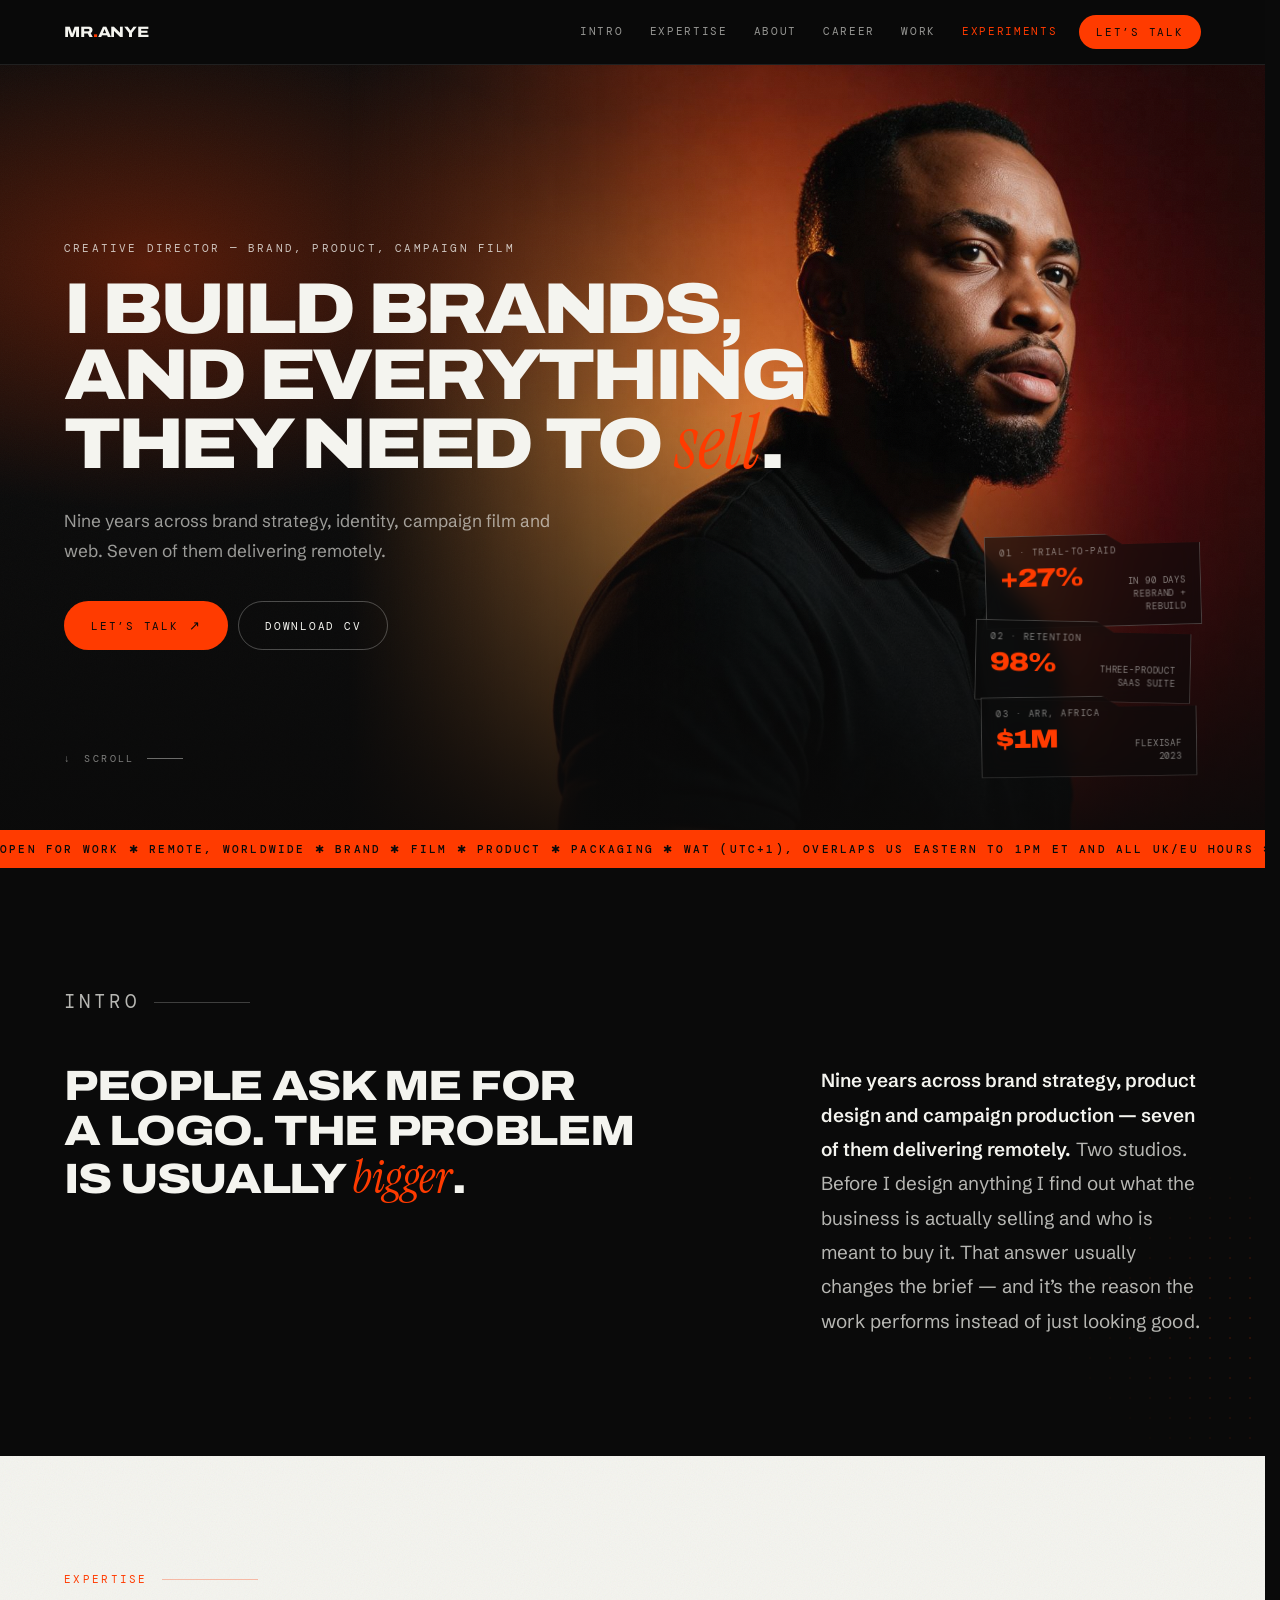
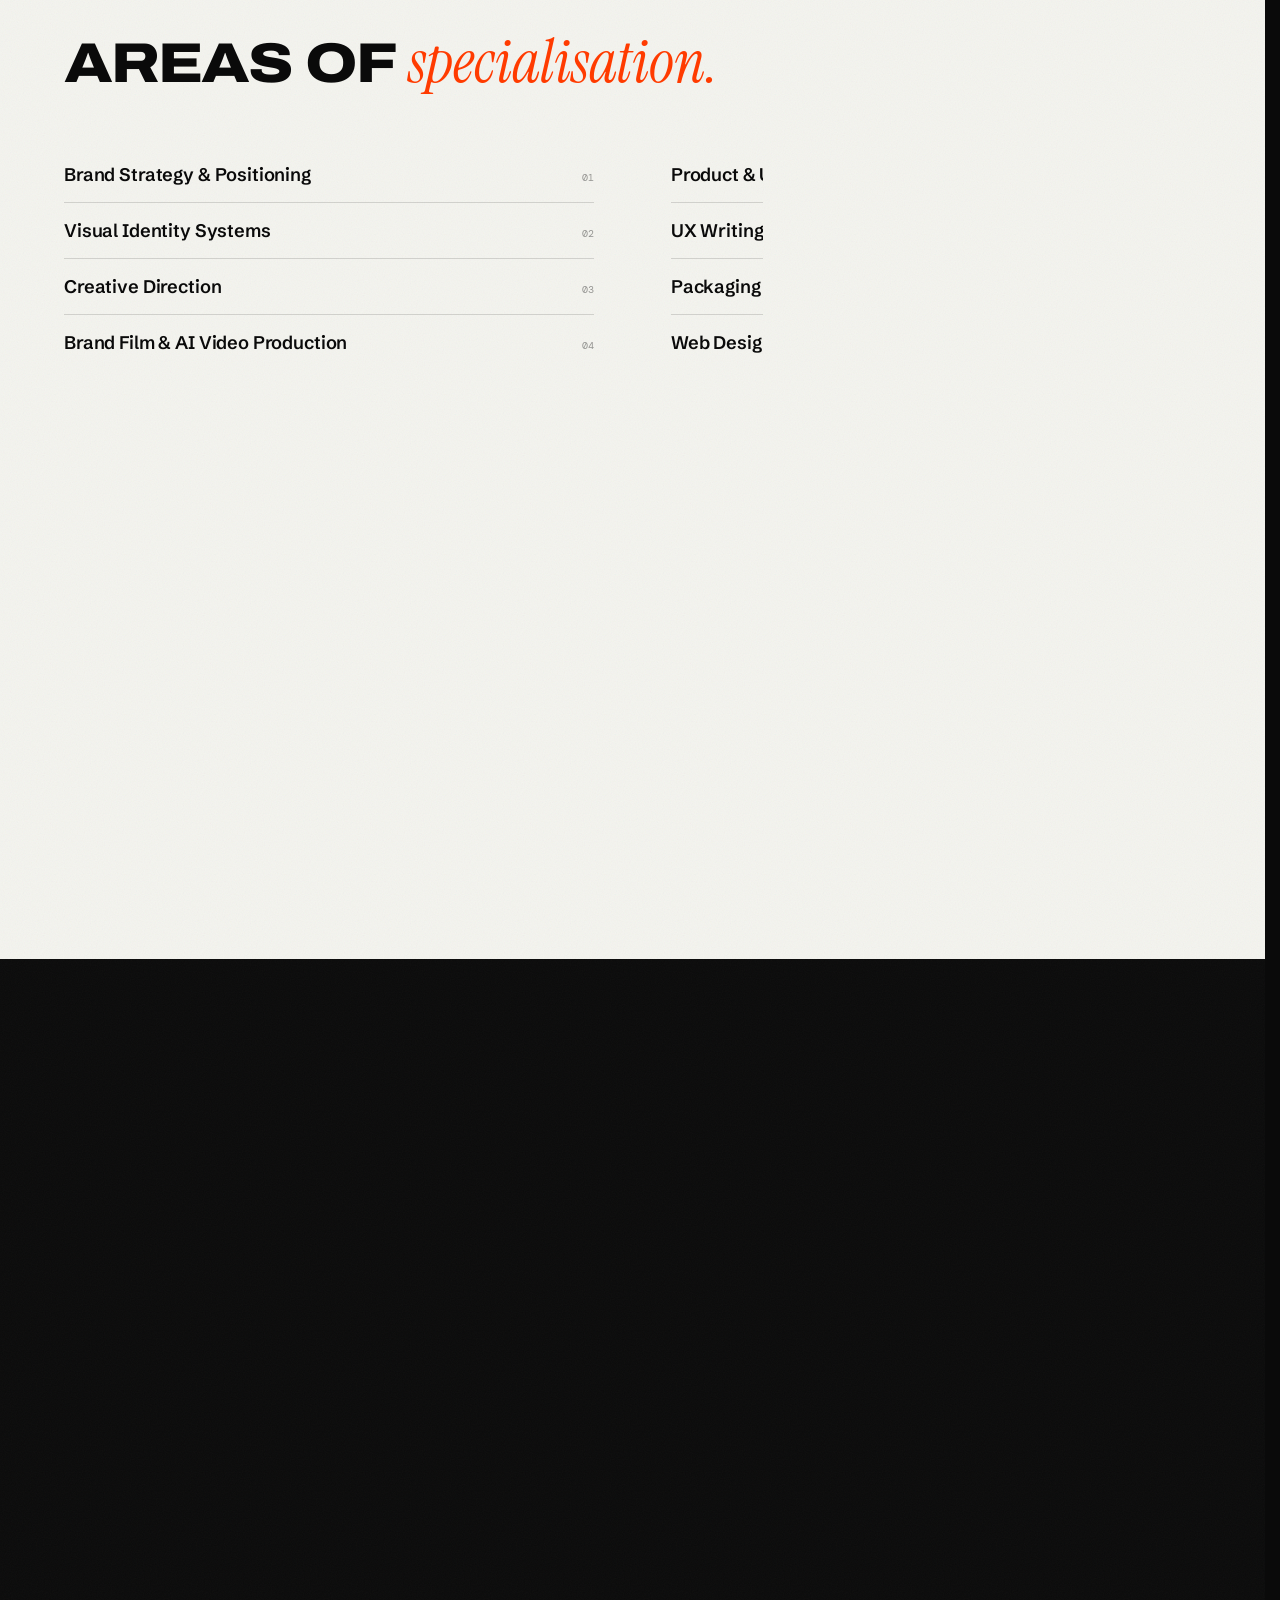
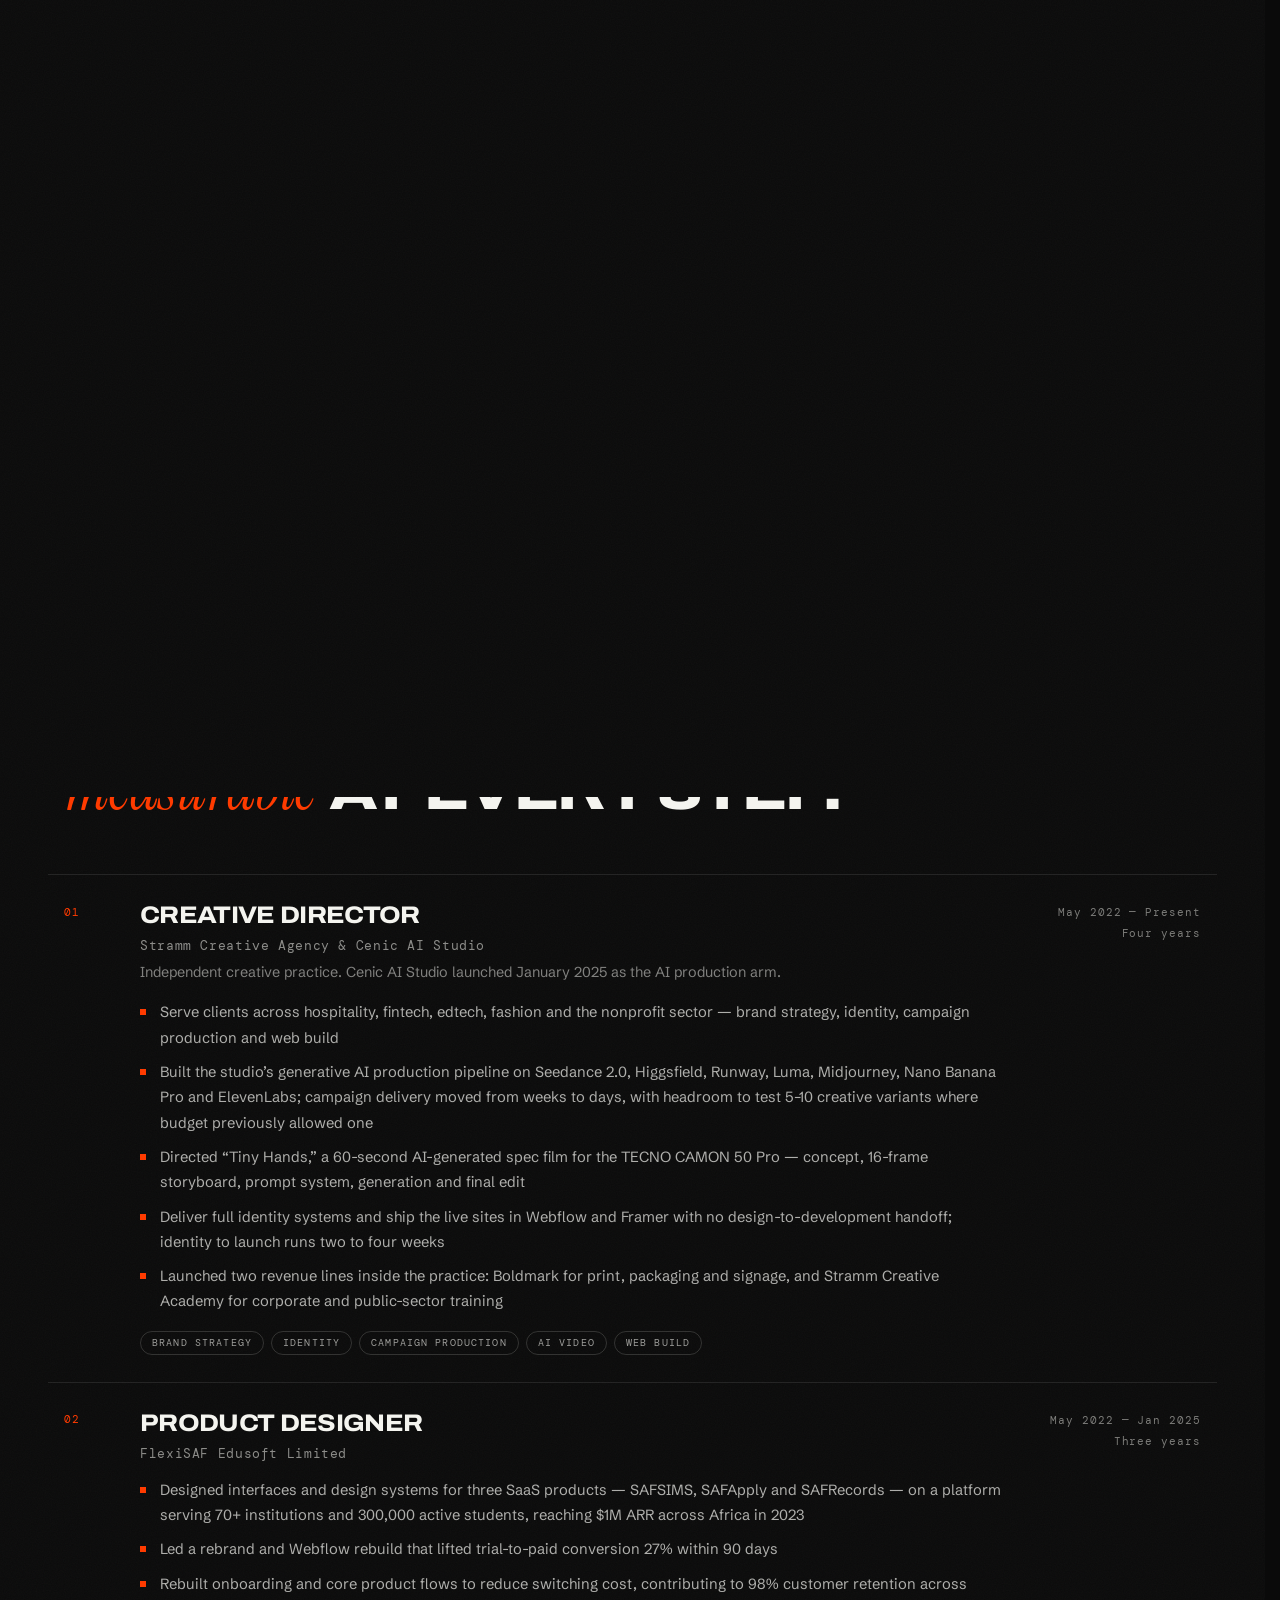
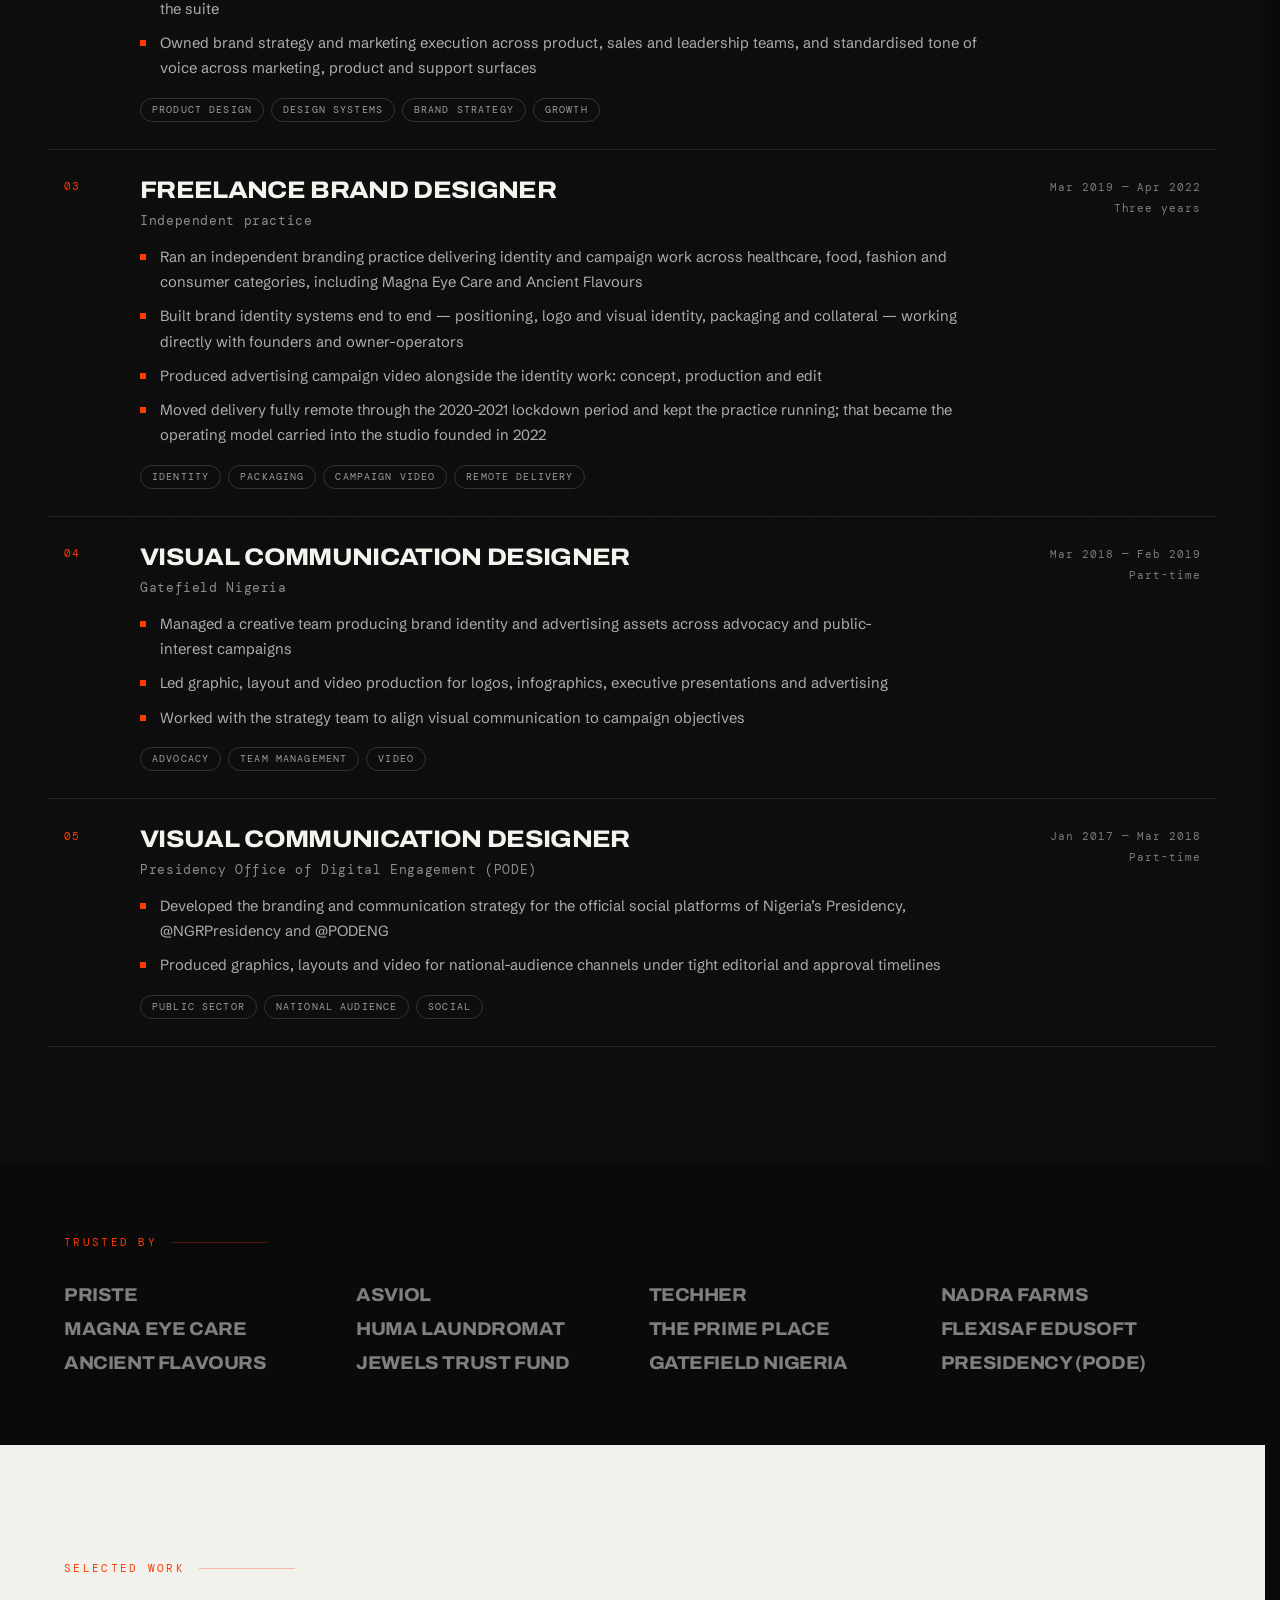
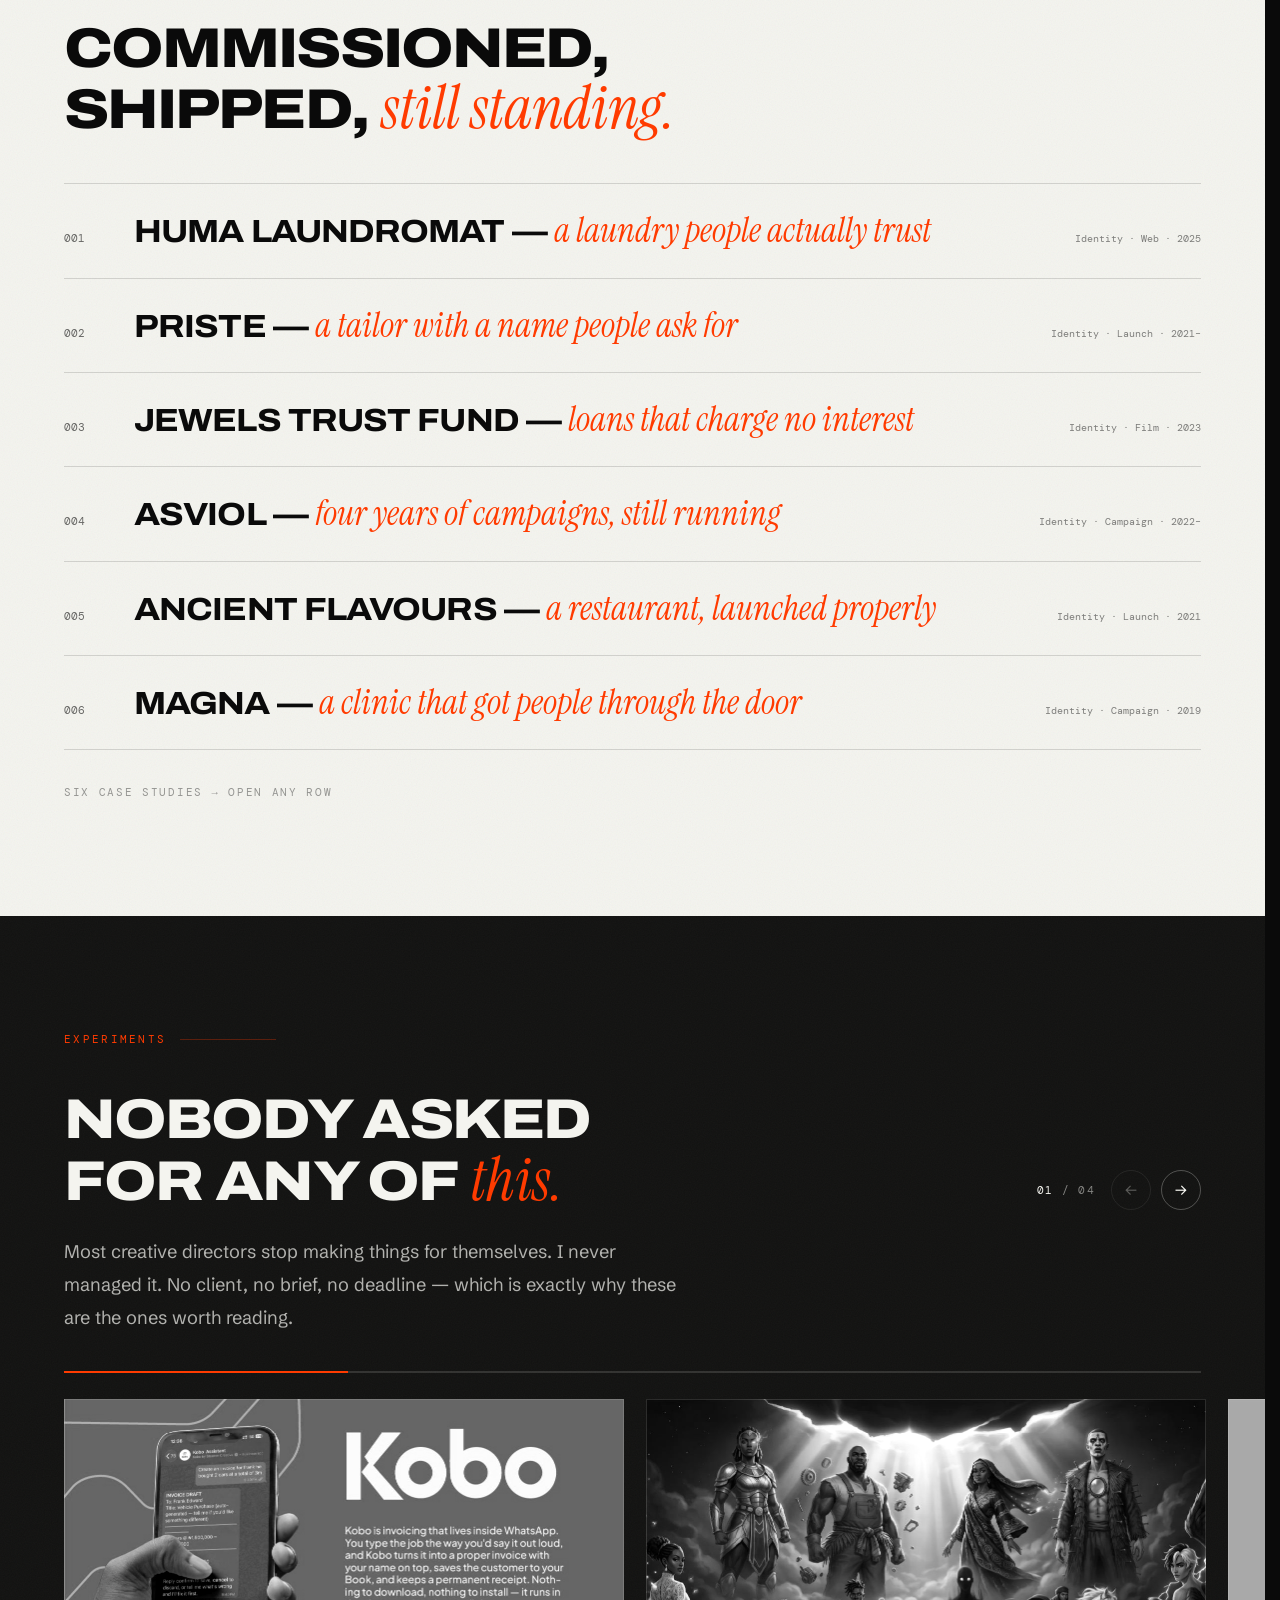
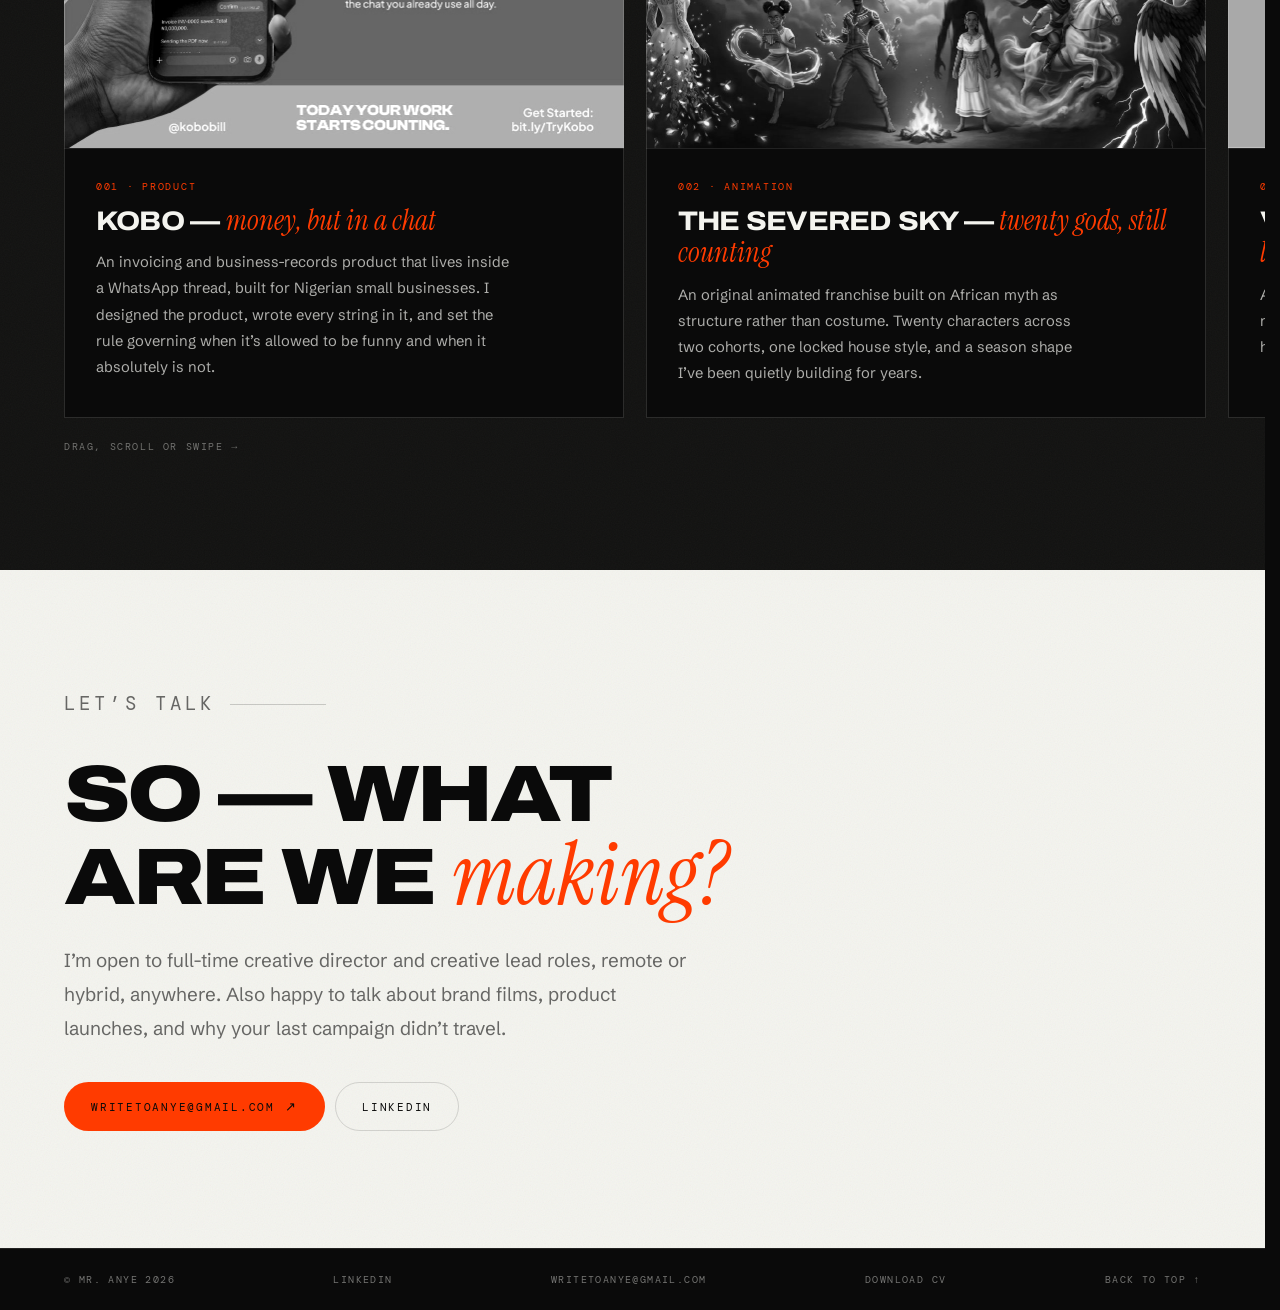
==== commit 49d7ebe9: "Hero to 85vh; make mailto links open in a new tab with a copy fallback - Hero min-height 95vh -> 85v" ====
--- a/index.html
+++ b/index.html
@@ -78,7 +78,7 @@
       <h1 data-rv data-d="1">I build brands,<br>and everything<br>they need to <em>sell</em>.</h1>
       <p class="hero__sub" data-rv data-d="2">Nine years across brand strategy, identity, campaign film and web. Seven of them delivering remotely.</p>
       <div class="cta-row hero__cta" data-rv data-d="3">
-        <a class="btn btn--fill" href="mailto:writetoanye@gmail.com" data-mag>Let&rsquo;s talk <span class="arrow">&#8599;</span></a>
+        <a class="btn btn--fill" href="mailto:writetoanye@gmail.com" target="_blank" rel="noopener" data-mag>Let&rsquo;s talk <span class="arrow">&#8599;</span></a>
         <a class="btn btn--ghost" href="Ubong-Anye-CV-2026.pdf" download="Ubong-Anye-CV-2026.pdf" data-mag>Download CV</a>
       </div>
     </div>
@@ -424,7 +424,7 @@
     <h2 data-rv>So &mdash; what<br>are we <em>making?</em></h2>
     <p data-rv>I&rsquo;m open to full-time creative director and creative lead roles, remote or hybrid, anywhere. Also happy to talk about brand films, product launches, and why your last campaign didn&rsquo;t travel.</p>
     <div class="cta-row" data-rv>
-      <a class="btn btn--fill" href="mailto:writetoanye@gmail.com" data-mag>writetoanye@gmail.com <span class="arrow">&#8599;</span></a>
+      <a class="btn btn--fill" href="mailto:writetoanye@gmail.com" target="_blank" rel="noopener" data-mag>writetoanye@gmail.com <span class="arrow">&#8599;</span></a>
       <a class="btn btn--ghost" href="https://linkedin.com/in/mranye" rel="me noopener" target="_blank" data-mag>LinkedIn</a>
     </div>
   </div>
@@ -437,7 +437,7 @@
   <div class="foot__in">
     <span>&copy; Mr. Anye 2026</span>
     <a href="https://linkedin.com/in/mranye" rel="me noopener" target="_blank">LinkedIn</a>
-    <a href="mailto:writetoanye@gmail.com">writetoanye@gmail.com</a>
+    <a href="mailto:writetoanye@gmail.com" target="_blank" rel="noopener">writetoanye@gmail.com</a>
     <a href="Ubong-Anye-CV-2026.pdf" download="Ubong-Anye-CV-2026.pdf">Download CV</a>
     <a href="#top">Back to top &#8593;</a>
   </div>
--- a/css/site.css
+++ b/css/site.css
@@ -255,7 +255,7 @@
 .hero__in{
   position:relative;z-index:4;width:100%;max-width:var(--shell);margin-inline:auto;
   padding:clamp(28px,4vh,44px) var(--gutter) clamp(36px,6vh,58px);
-  min-height:max(560px,95vh);
+  min-height:max(560px,85vh);
   display:flex;flex-direction:column;
   /* mobile: copy sits at the bottom so the portrait reads above it */
   justify-content:flex-end;
@@ -644,6 +644,22 @@
   60%{transform:translate(5%,0)}70%{transform:translate(-4%,7%)}80%{transform:translate(6%,-3%)}
   90%{transform:translate(-6%,-5%)}100%{transform:translate(0,0)}
 }
+
+/* ==========================================================================
+   Toast — clipboard confirmation for mailto links
+   ========================================================================== */
+.toast{
+  position:fixed;left:50%;bottom:24px;z-index:800;
+  transform:translate(-50%,140%);
+  background:var(--paper);color:var(--ink);
+  font-family:'DM Mono',monospace;font-size:11px;letter-spacing:.08em;
+  padding:13px 20px;border-radius:99px;
+  box-shadow:0 8px 30px rgba(0,0,0,.4);
+  transition:transform .42s var(--ease),opacity .42s var(--ease);
+  opacity:0;pointer-events:none;max-width:calc(100vw - 32px);
+  text-align:center;
+}
+.toast.is-up{transform:translate(-50%,0);opacity:1}
 
 /* ==========================================================================
    CASE STUDIES PAGE
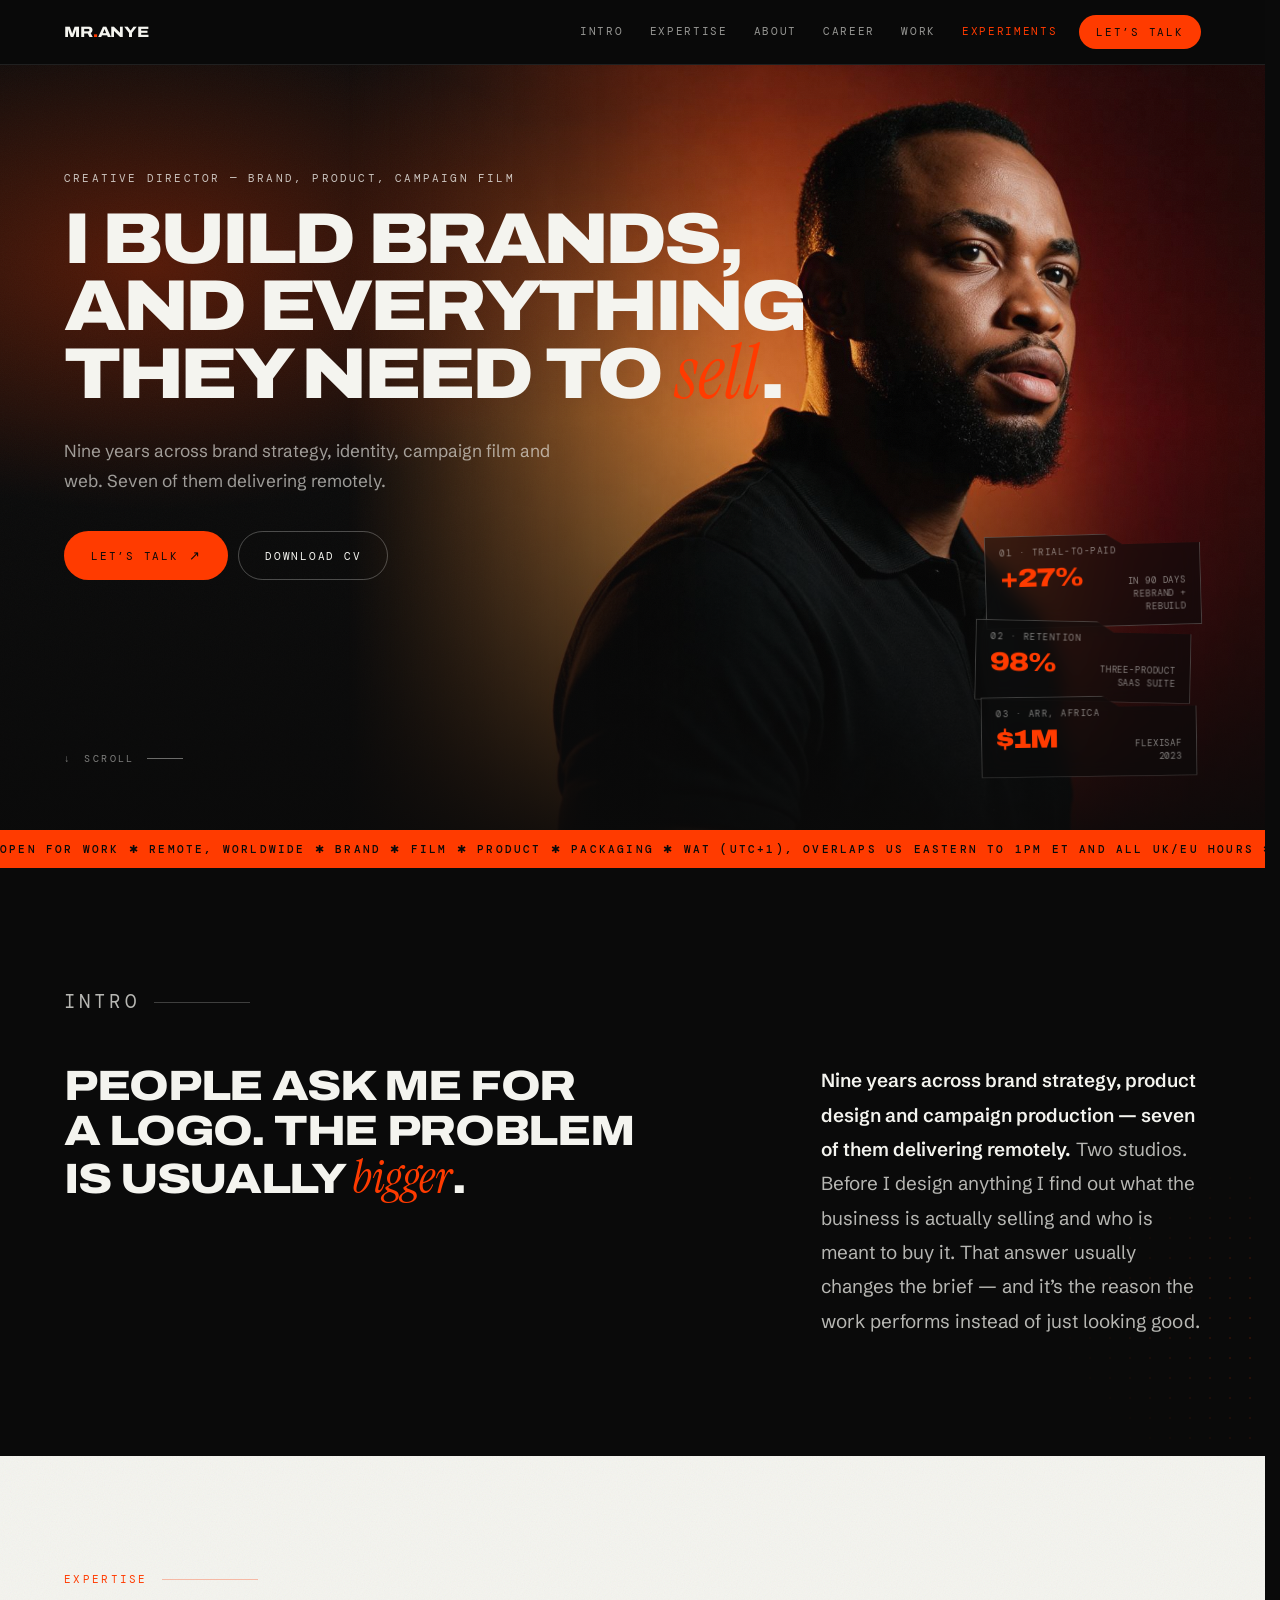
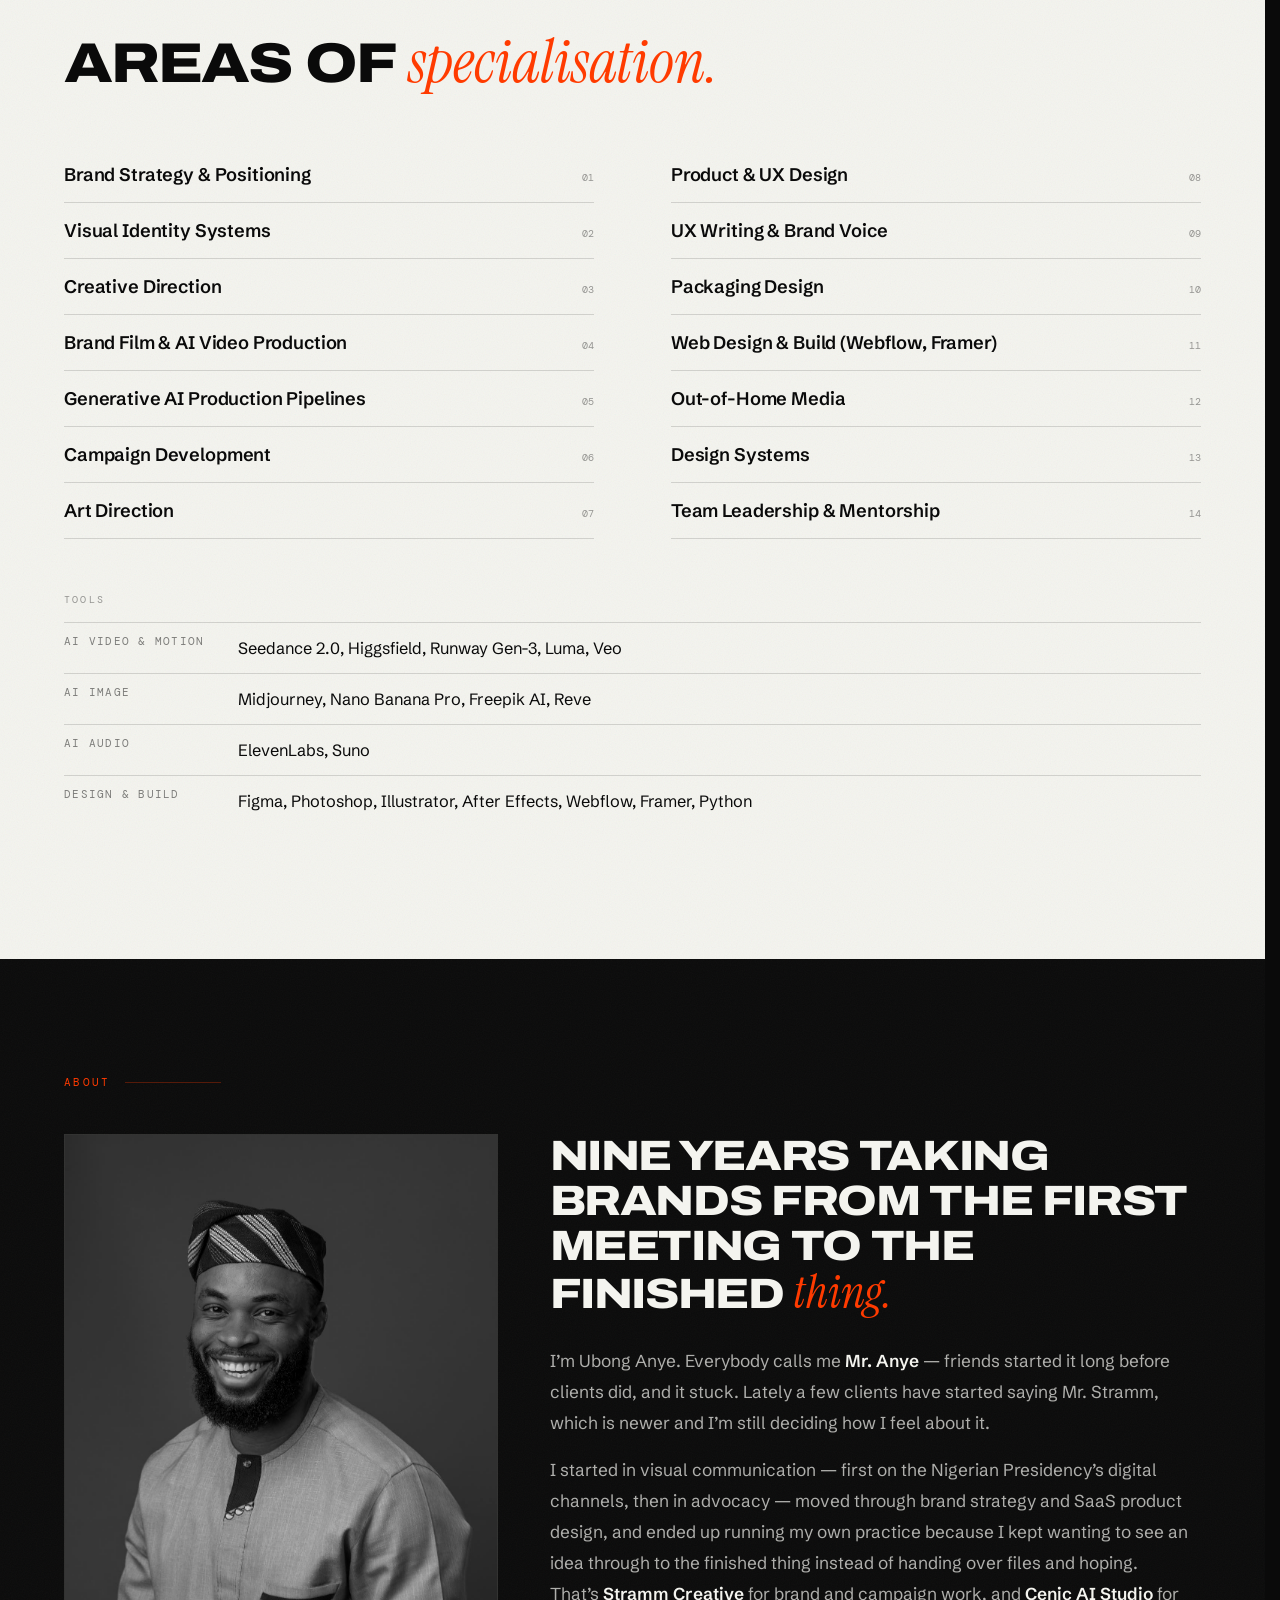
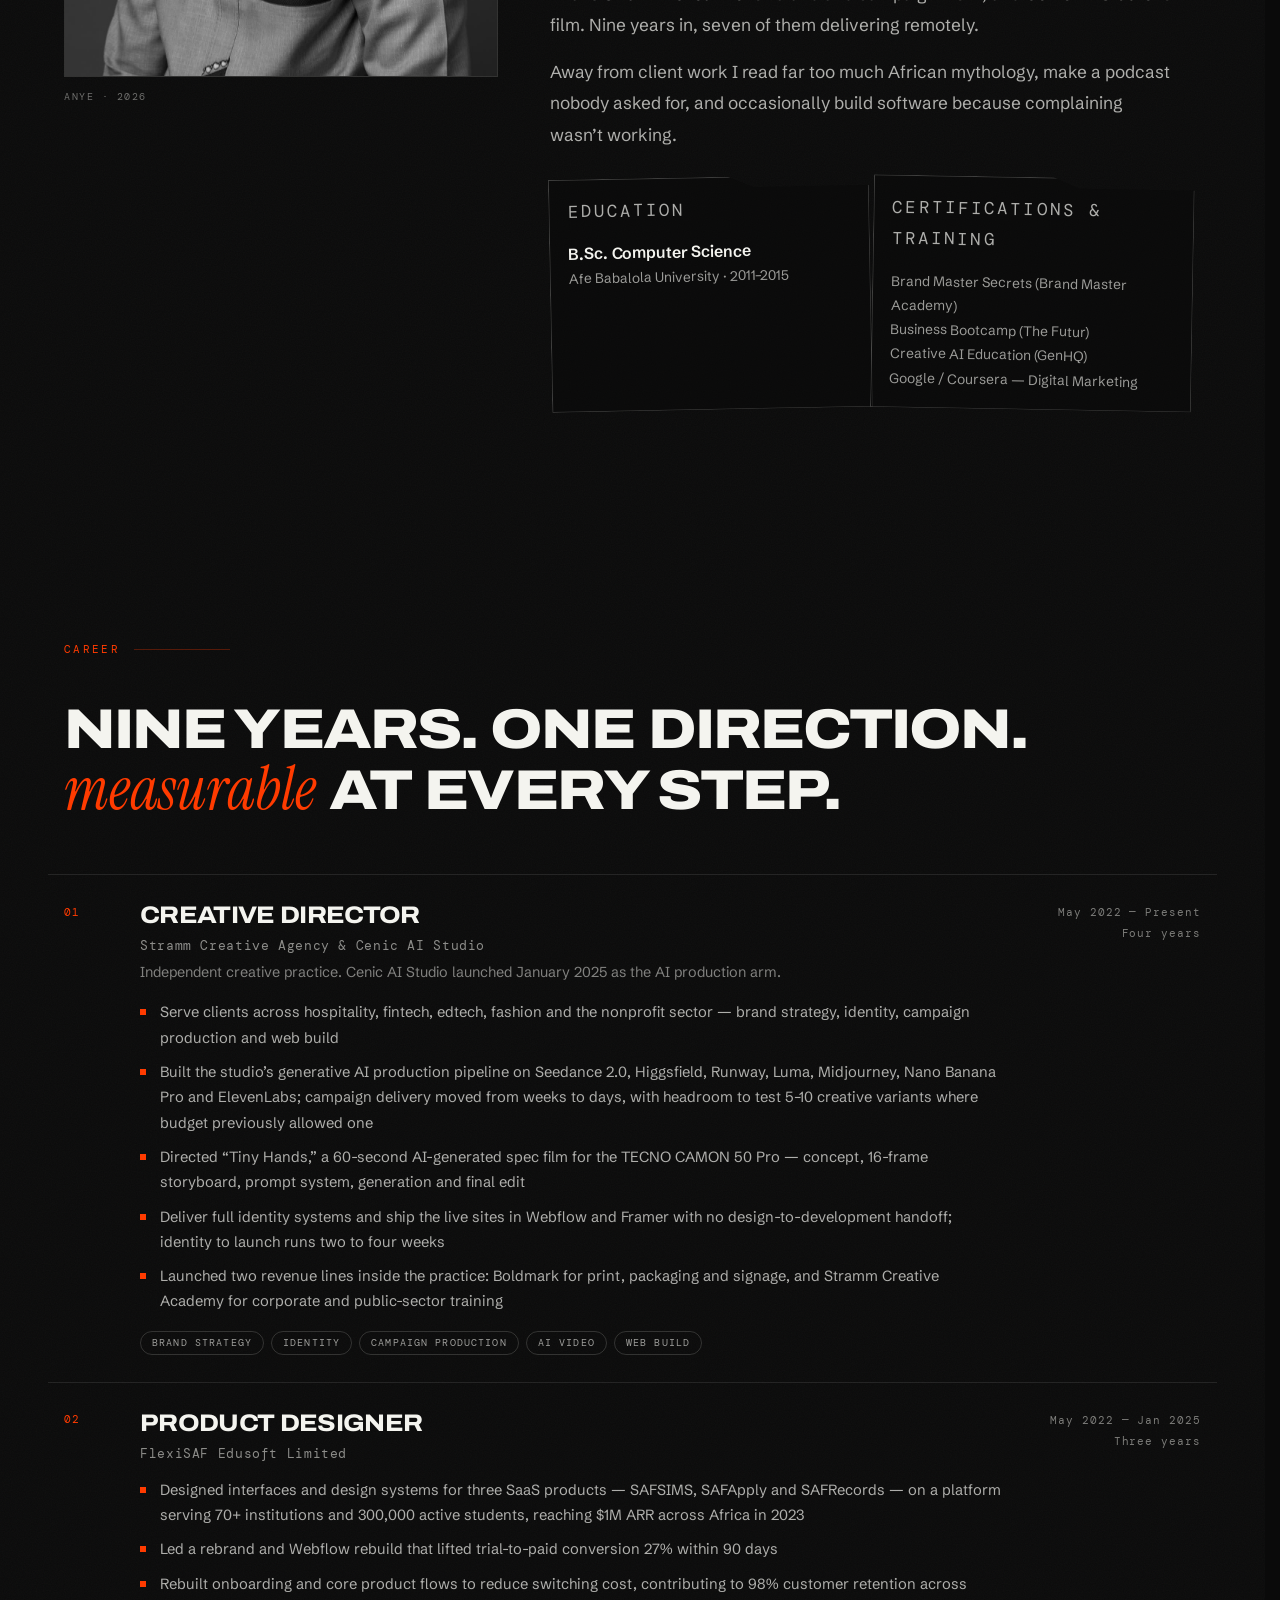
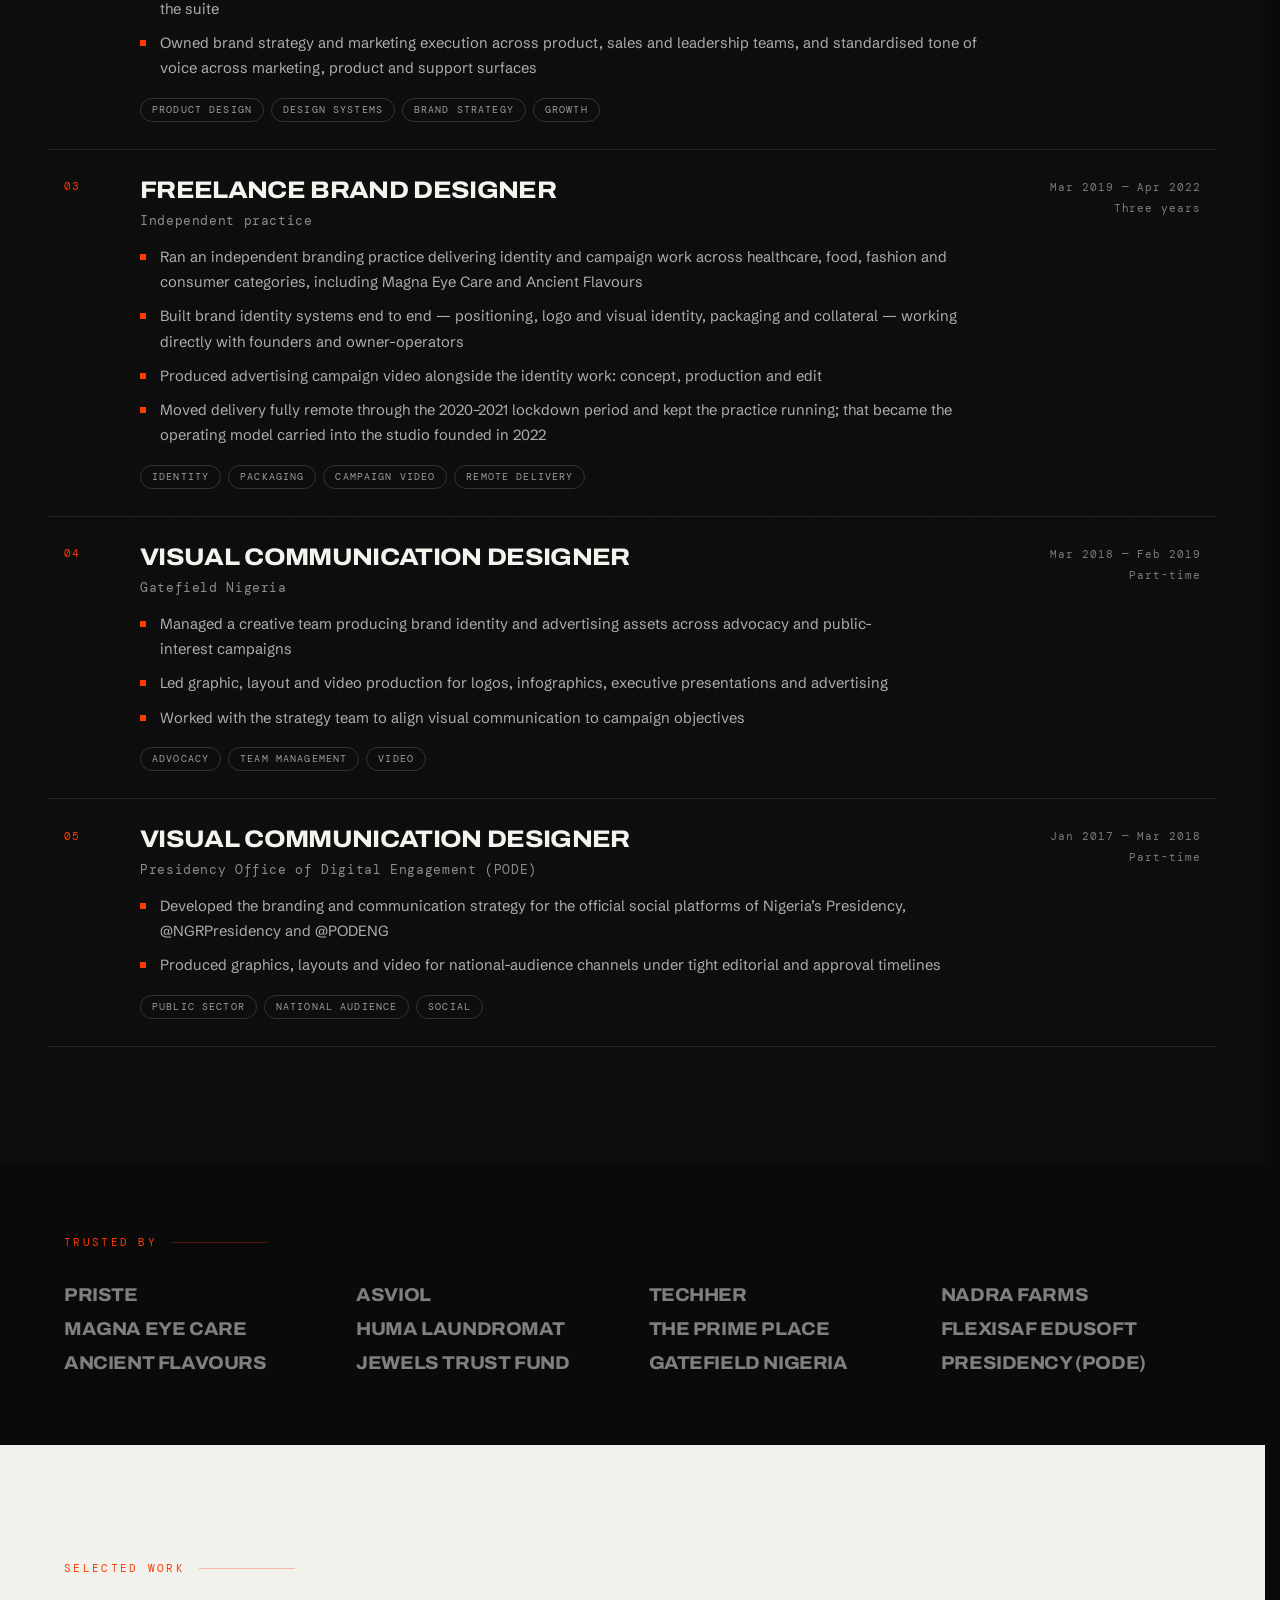
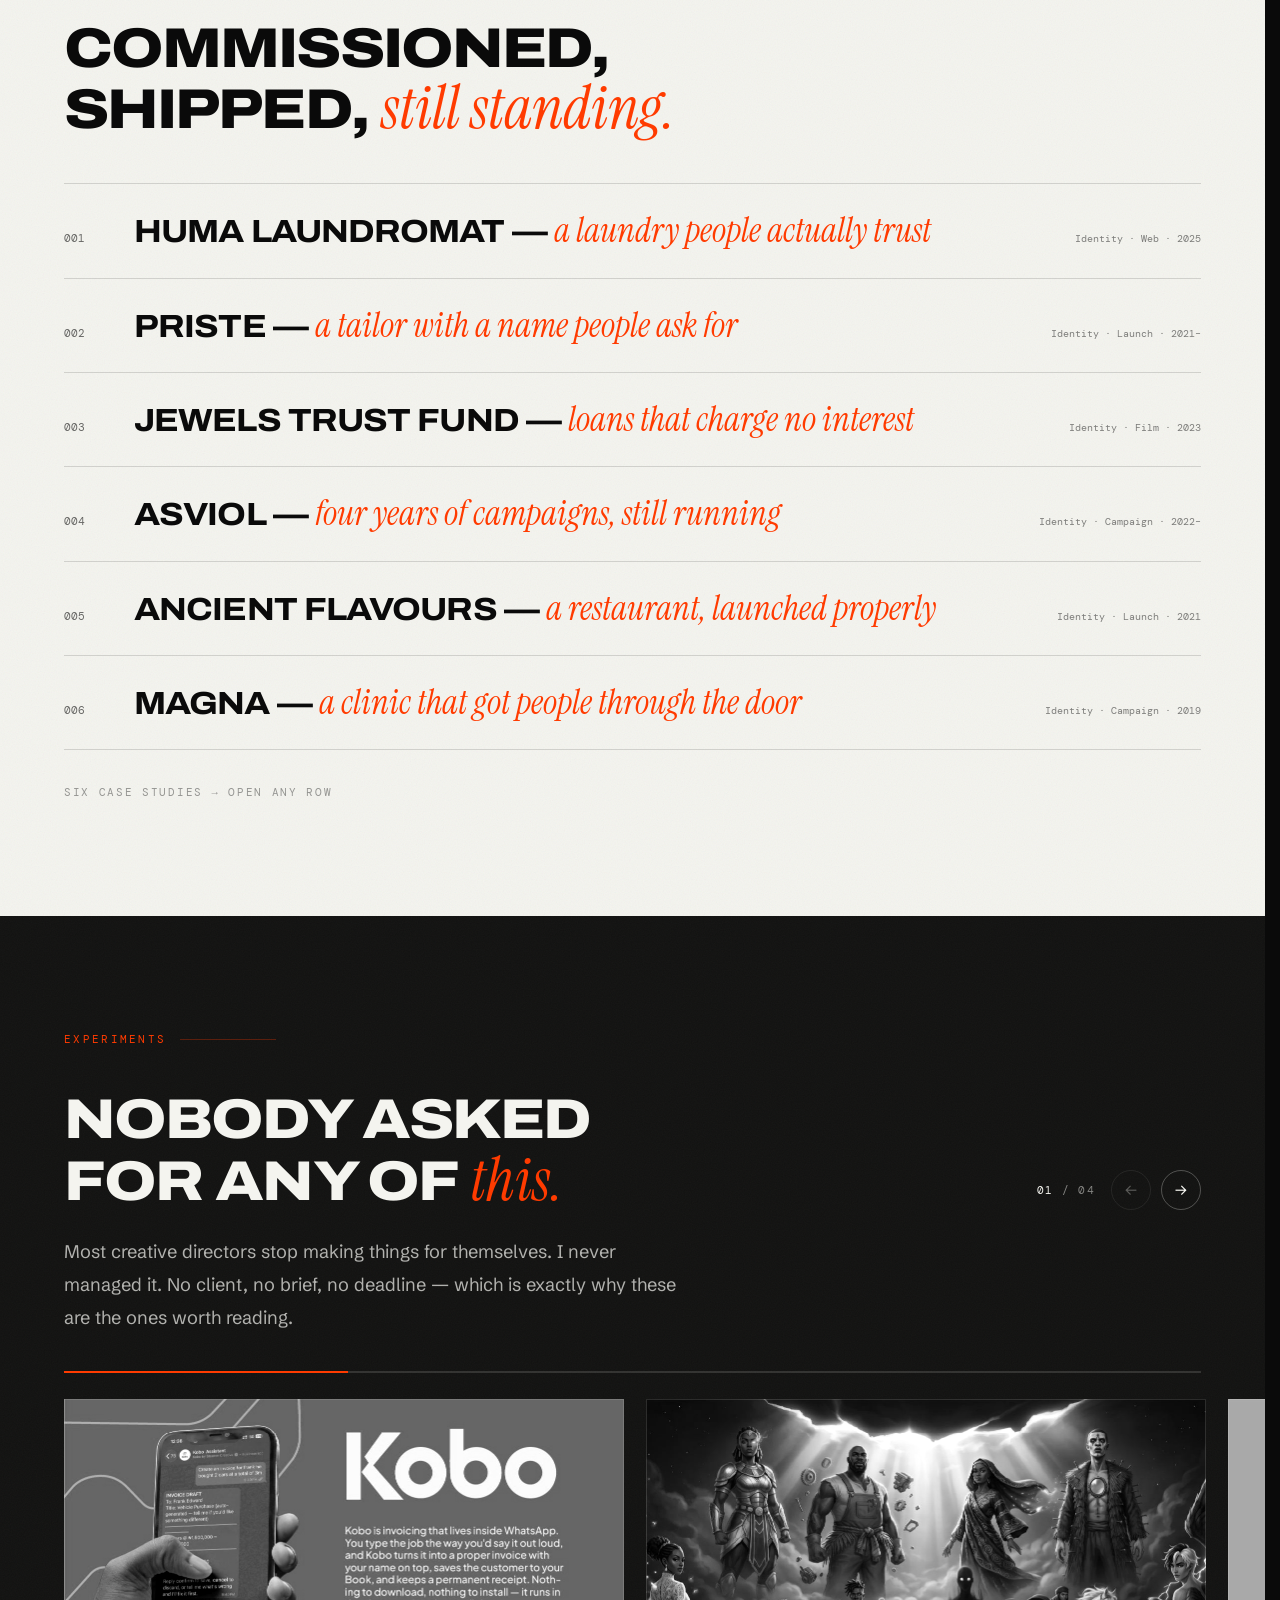
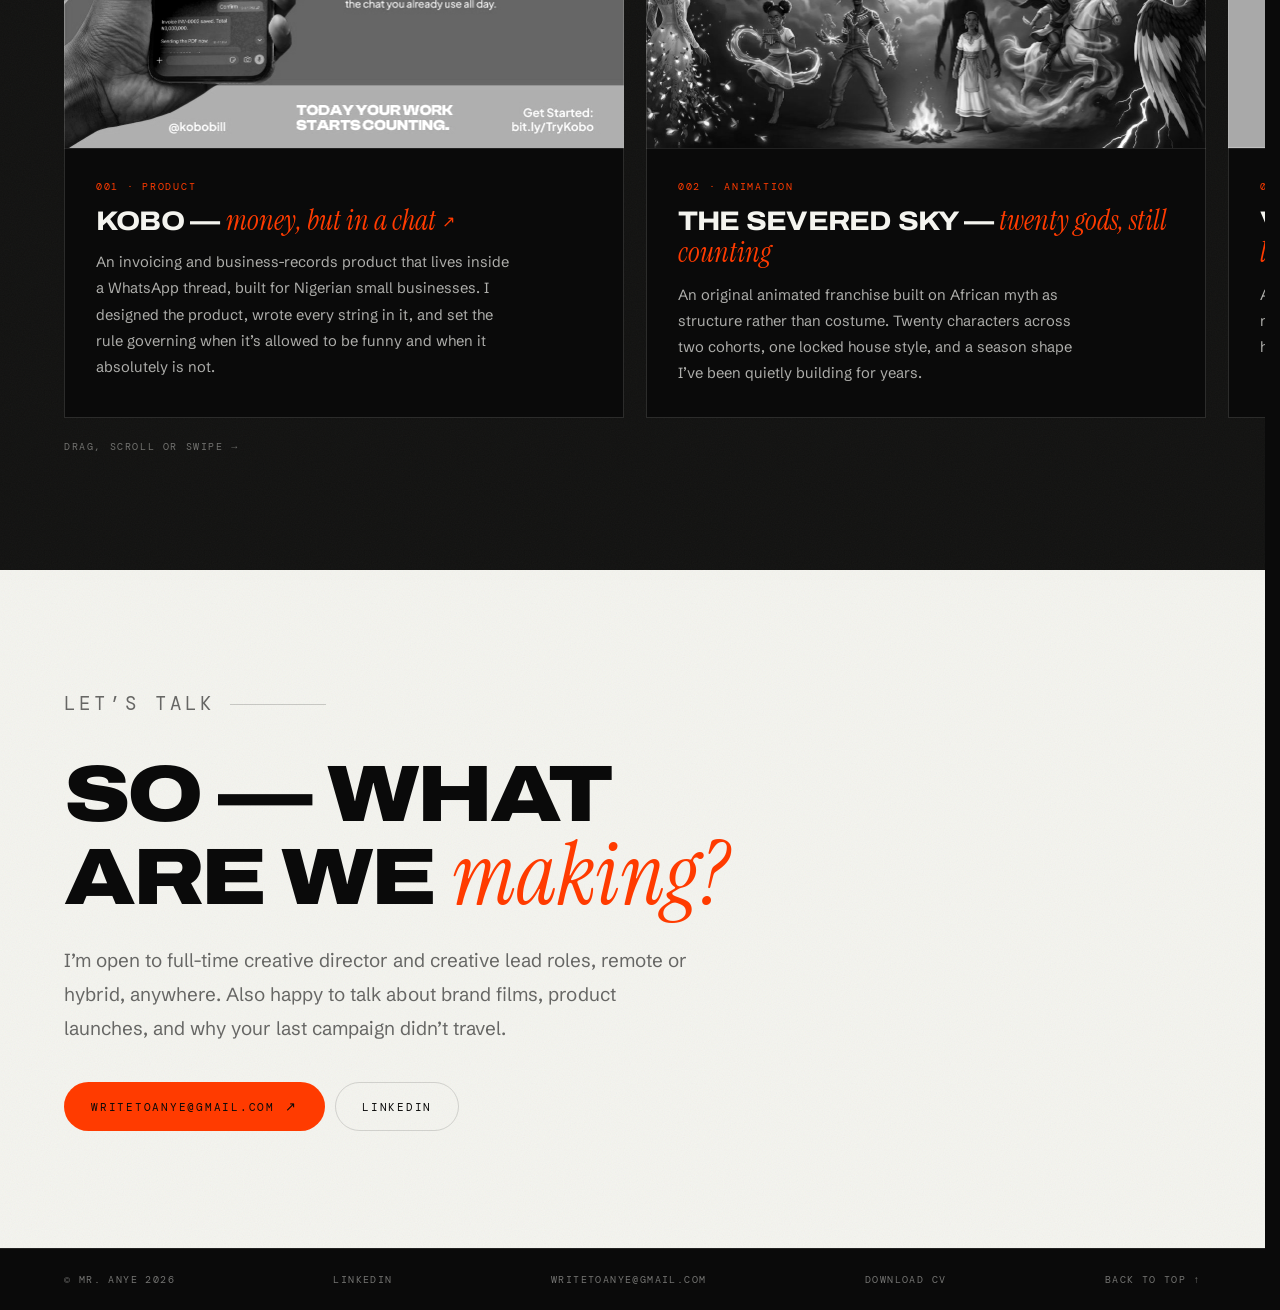
==== commit c2e5ca2d: "Link three experiment cards out; add the favicon set Experiments now open in a new tab:   Kobo      " ====
--- a/index.html
+++ b/index.html
@@ -14,6 +14,11 @@
 <meta property="og:image" content="img/opt/hero4.jpg">
 <meta name="twitter:card" content="summary_large_image">
 
+<link rel="icon" href="/favicon.ico" sizes="any">
+<link rel="icon" type="image/png" sizes="32x32" href="/favicon-32.png">
+<link rel="icon" type="image/png" sizes="16x16" href="/favicon-16.png">
+<link rel="apple-touch-icon" sizes="180x180" href="/apple-touch-icon.png">
+<link rel="manifest" href="/site.webmanifest">
 <link rel="preconnect" href="https://fonts.googleapis.com">
 <link rel="preconnect" href="https://fonts.gstatic.com" crossorigin>
 <link href="https://fonts.googleapis.com/css2?family=Archivo:wdth,wght@62..125,400..900&family=Schibsted+Grotesk:wght@400;500;600;700&family=DM+Mono:wght@300;400;500&family=Instrument+Serif:ital@0;1&display=swap" rel="stylesheet">
@@ -376,7 +381,7 @@
         <div class="expcard__fig"><img src="img/opt/kobo.jpg" loading="lazy" decoding="async" width="1121" height="700" alt="Kobo — product design, UX writing and brand voice"></div>
         <div class="expcard__body">
           <span class="expcard__tag">001 &middot; Product</span>
-          <h3>Kobo &mdash; <em>money, but in a chat</em></h3>
+          <h3><a class="expcard__link" href="https://wa.me/2349162709659?text=Hi%2C%20I%20want%20to%20try%20Kobo%20for%20my%20business." target="_blank" rel="noopener" aria-label="Open a WhatsApp chat to try Kobo">Kobo &mdash; <em>money, but in a chat</em> <span class="arrow" aria-hidden="true">&#8599;</span></a></h3>
           <p>An invoicing and business-records product that lives inside a WhatsApp thread, built for Nigerian small businesses. I designed the product, wrote every string in it, and set the rule governing when it&rsquo;s allowed to be funny and when it absolutely is not.</p>
         </div>
       </article>
@@ -396,7 +401,7 @@
         <div class="expcard__fig"><img src="img/opt/victor-of-calvary.jpg" loading="lazy" decoding="async" width="1121" height="700" alt="Victor of Calvary — apparel brand identity and merchandise"></div>
         <div class="expcard__body">
           <span class="expcard__tag">003 &middot; Apparel</span>
-          <h3>Victor of Calvary &mdash; <em>quiet faith, loud fit</em></h3>
+          <h3><a class="expcard__link" href="https://www.instagram.com/victorofcalvary/" target="_blank" rel="noopener" aria-label="Victor of Calvary on Instagram">Victor of Calvary &mdash; <em>quiet faith, loud fit</em> <span class="arrow" aria-hidden="true">&#8599;</span></a></h3>
           <p>A covert Christian streetwear label. One symbol per face, nothing preachy on the garment, everything carried on the hang-tag. Drop 01 shipped as TETELESTAI.</p>
         </div>
       </article>
@@ -406,7 +411,7 @@
         <div class="expcard__fig"><img src="img/opt/tiny-hands.jpg" loading="lazy" decoding="async" width="1121" height="700" alt="Tiny Hands — AI-generated brand film direction"></div>
         <div class="expcard__body">
           <span class="expcard__tag">004 &middot; Film</span>
-          <h3>Tiny Hands &mdash; <em>a phone ad nobody commissioned</em></h3>
+          <h3><a class="expcard__link" href="https://youtu.be/26-krq6O_n8" target="_blank" rel="noopener" aria-label="Watch Tiny Hands on YouTube">Tiny Hands &mdash; <em>a phone ad nobody commissioned</em> <span class="arrow" aria-hidden="true">&#8599;</span></a></h3>
           <p>A 60-second AI-generated spec film for the TECNO CAMON 50 Pro. Concept, 16-frame storyboard, prompt system, generation and final edit &mdash; all of it mine, none of it briefed.</p>
         </div>
       </article>
--- a/css/site.css
+++ b/css/site.css
@@ -599,6 +599,21 @@
 }
 .expcard h3 em{font-size:1.06em}
 .expcard p{font-size:clamp(.88rem,1.3vw,.92rem);line-height:1.78;color:var(--d-70);max-width:46ch;text-wrap:pretty}
+
+/* Linked experiment cards.
+   The anchor sits on the title for sensible link text, and its ::after
+   stretches over the whole card so the entire card is the hit area.
+   z-index 6 clears .expcard__ring (5), which is pointer-events:none. */
+.expcard__link{color:inherit;text-decoration:none}
+.expcard__link::after{content:"";position:absolute;inset:0;z-index:6}
+.expcard__link .arrow{
+  display:inline-block;font-size:.6em;vertical-align:.2em;color:var(--flame);
+  transition:transform .34s var(--ease);
+}
+.expcard__link:focus-visible{outline:2px solid var(--flame);outline-offset:4px}
+@media (hover:hover){
+  .expcard:hover .expcard__link .arrow{transform:translate(3px,-3px)}
+}
 .hs__hint{
   margin-top:18px;font-family:'DM Mono',monospace;font-size:10px;
   letter-spacing:.16em;text-transform:uppercase;color:var(--d-42);
@@ -872,7 +887,13 @@
     mask-image:linear-gradient(to left,#000 54%,transparent 98%);
   }
   .hero__scrim{background:linear-gradient(to top,rgba(10,10,10,.9) 0%,rgba(10,10,10,.1) 54%)}
-  .hero__copy{max-width:min(62vw,1020px)}
+  /* desktop: the portrait sits to the right, so the copy no longer needs to
+     duck under it — centre the block for a more balanced hero.
+     Auto margins rather than justify-content:center: when the copy is taller
+     than the box (short laptop screens) autos resolve to 0 and it falls back
+     to the top padding, instead of overflowing up under the sticky header. */
+  .hero__in{justify-content:flex-start}
+  .hero__copy{max-width:min(62vw,1020px);margin-block:auto}
 
   /* stat cards fan out vertically */
   .stats{display:block;width:216px}
